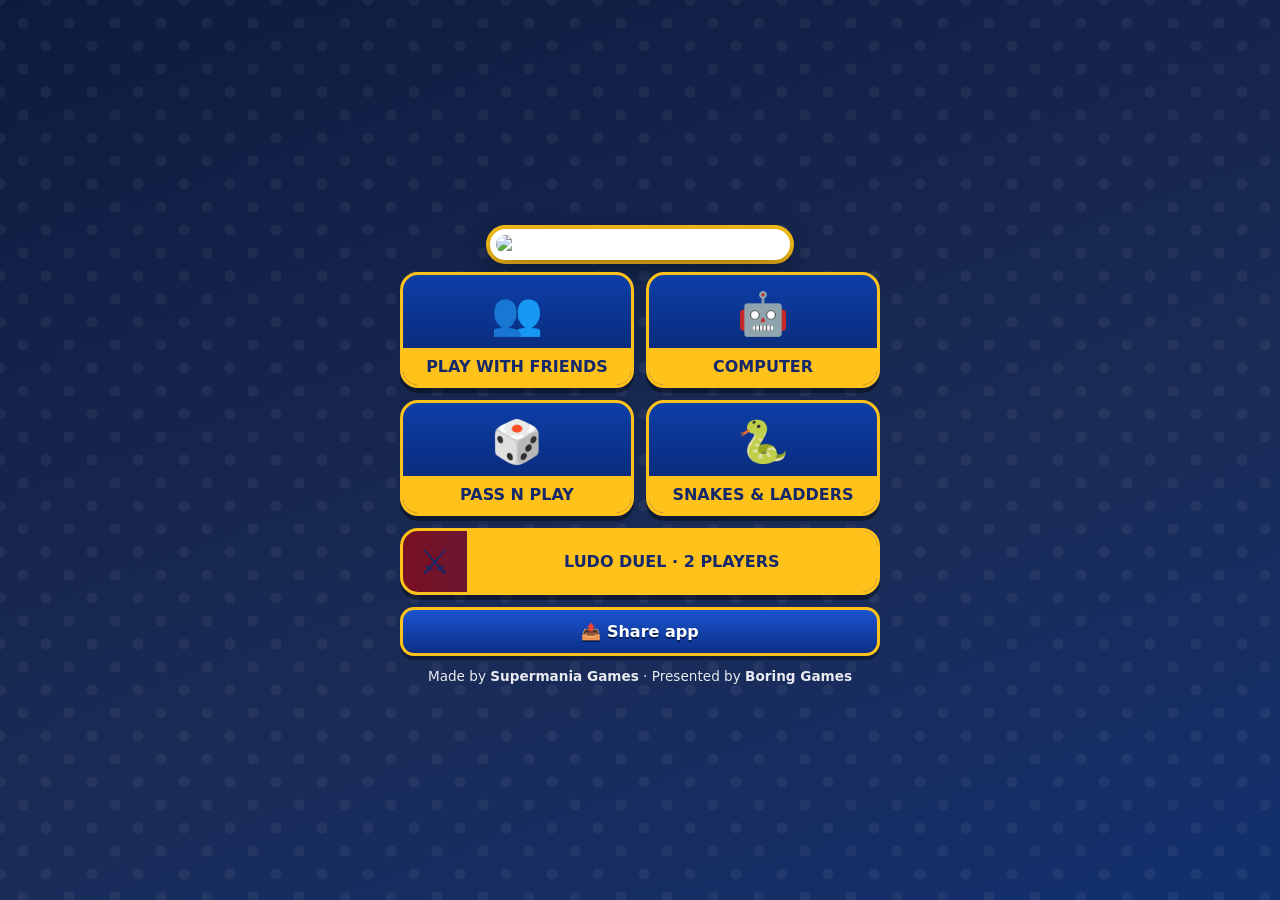
==== index.html @ b87f56b1 "Add files via upload" ====
<!doctype html>
<html lang="en"><head><meta charset="utf-8">
<meta name="viewport" content="width=device-width,initial-scale=1,viewport-fit=cover">
<title>Supermania Ludo</title>
<link rel="manifest" href="manifest.json">
<meta name="theme-color" content="#0d1b3e">
<link rel="icon" href="icon-192.png"><link rel="apple-touch-icon" href="icon-192.png">
<link rel="stylesheet" href="style.css">
</head><body>
<div id="splash"><img src="splash.png" alt="" onerror="this.parentNode.remove()"></div>
<script>setTimeout(function(){var s=document.getElementById('splash');if(s)s.remove()},3000)</script>
<main id="app">

<section class="sc" id="home">
 <div id="me"></div>
 <img id="logo" src="home-logo.png" alt="Supermania Ludo">
 <div class="grid">
  <button class="mode" data-go="friends"><span>👥</span><b>Play with friends</b></button>
  <button class="mode" data-go="bot"><span>🤖</span><b>Computer</b></button>
  <button class="mode" data-go="pass"><span>🎲</span><b>Pass N Play</b></button>
  <button class="mode" data-go="snl"><span>🐍</span><b>Snakes &amp; Ladders</b></button>
  <button class="mode wide" data-go="duel"><span>⚔️</span><b>Ludo Duel · 2 players</b></button>
 </div>
 <button class="btn" id="shareapp">📤 Share app</button>
 <button class="btn p" id="install" hidden>⬇ Install app</button>
 <p class="credit">Made by <b>Supermania Games</b> · Presented by <b>Boring Games</b></p>
</section>

<section class="sc" id="auth" hidden>
 <h2>Sign in to play online</h2>
 <input id="u" placeholder="Username" autocomplete="username" maxlength="14" autocapitalize="off">
 <input id="p" type="password" placeholder="Password (6+ characters)" autocomplete="current-password">
 <button class="btn p" id="signin">Sign in</button>
 <button class="btn" id="signup">Create account</button>
 <button class="btn" id="guest">Play as guest</button>
 <p class="hint">Guests can play online right away. Type a name above if you like.</p>
 <p class="err" id="aerr"></p>
 <button class="btn" data-back>Back</button>
</section>

<section class="sc" id="chars" hidden>
 <h2>Choose your character</h2>
 <div id="avgrid"></div>
 <button class="btn p" data-back>Done</button>
</section>

<section class="sc" id="setup" hidden>
 <h2>New game</h2>
 <div class="seg" data-k="game"><button data-v="ludo">Ludo</button><button data-v="snl">Snakes &amp; Ladders</button></div>
 <div class="seg" data-k="mode"><button data-v="bot">Computer</button><button data-v="pass">Pass N Play</button></div>
 <div class="seg" data-k="np"><button data-v="2">2 players</button><button data-v="3">3</button><button data-v="4">4</button></div>
 <button class="btn p" id="play">Play</button>
 <button class="btn" data-back>Back</button>
</section>

<section class="sc" id="friends" hidden>
 <h2>Play with friends</h2>
 <div class="seg" data-k="max"><button data-v="2">2 players</button><button data-v="3">3</button><button data-v="4">4</button></div>
 <button class="btn p" id="create">Create room</button>
 <p>or enter a room code</p>
 <input id="code" inputmode="numeric" maxlength="4" placeholder="4-digit code">
 <button class="btn" id="join">Join room</button>
 <p class="err" id="ferr"></p>
 <label class="hid"><input type="checkbox" id="hide"> Appear offline</label>
 <h3>🟢 Online now</h3>
 <ul class="onl"></ul>
 <button class="btn" data-back>Back</button>
</section>

<section class="sc" id="lobby" hidden>
 <h2>Room code</h2>
 <div id="rcode"></div>
 <ul id="plist"></ul>
 <p id="lmsg"></p>
 <button class="btn p" id="wa">Share on WhatsApp</button>
 <button class="btn" id="copy">Copy invite link</button>
 <p class="hint" id="link"></p>
 <h3>🟢 Online now</h3>
 <ul class="onl"></ul>
 <button class="btn p" id="start" hidden>Start game</button>
 <button class="btn" data-back>Leave</button>
</section>

<section class="sc" id="dsetup" hidden>
 <h2>⚔️ Ludo Duel</h2>
 <p class="hint">A fast 2-player Ludo with 3 tokens each</p>
 <div class="seg" data-k="dmode"><button data-v="bot">Computer</button><button data-v="pass">Pass N Play</button></div>
 <ul class="drules">
  <li>✂ <b>Split steps:</b> divide your roll between two tokens, so you almost never lose a turn.</li>
  <li>6️⃣ A 6 enters a token or moves 6, and gives a bonus roll. Three 6s are fine.</li>
  <li>⚔ <b>Capture</b> sends a token home and gives your token +1 step on every move after.</li>
  <li>⚡ <b>Boost tile:</b> push 1 extra step. 🛑 <b>Shield tile:</b> safe for one full turn. ★ is always safe.</li>
  <li>🏁 First to bring all 3 tokens home wins. Exact count needed to finish.</li>
 </ul>
 <button class="btn p" id="dplay">Play</button>
 <button class="btn" data-back>Back</button>
</section>

<section class="sc" id="duel" hidden>
 <div id="dbar"><button class="btn" data-back>Menu</button><b>⚔ Ludo Duel</b><button class="btn" id="dmute" aria-label="Sound on or off">🔊</button></div>
 <div class="dwrap" id="dtop"></div>
 <div id="dboard"></div>
 <div id="dpanel"><div id="dmsg"></div><div id="dact"></div></div>
 <div class="dwrap" id="dbot"></div>
</section>

<section class="sc" id="game" hidden>
 <div id="bar"><button class="btn" data-back>Menu</button><div id="status"></div><button class="btn" id="mute" aria-label="Sound on or off">🔊</button></div>
 <div class="crow" id="ctop"></div>
 <div id="board"></div>
 <div class="crow" id="cbot"></div>
 <div id="solo" hidden><button class="dice big" disabled aria-label="Roll the dice"><div class="cube"></div></button></div>
</section>

</main>

<div id="inv" hidden><span id="invt"></span><button class="btn p" id="invj">Join</button><button class="btn" id="invx" aria-label="Dismiss">✕</button></div>
<button id="chatbtn" hidden aria-label="Chat">💬</button>
<div id="result" hidden>
 <div id="confetti"></div>
 <div class="rbox">
  <div class="rtitle">Congratulations!</div>
  <div id="rlist"></div>
  <div class="rbtns"><button class="btn" id="rmenu">Menu</button><button class="btn" id="rshare" aria-label="Share">📤</button><button class="btn p" id="rreplay">Replay</button></div>
 </div>
</div>
<div id="dlg" hidden>
 <div class="rbox">
  <div class="rtitle" id="dt"></div>
  <p id="dp"></p>
  <div class="rbtns"><button class="btn" id="dno">Stay</button><button class="btn p" id="dyes">Leave</button></div>
 </div>
</div>
<div id="chat" hidden>
 <div id="chead"><b>Chat</b><button id="cclose" aria-label="Close chat">✕</button></div>
 <div id="msgs"></div>
 <div id="cin"><input id="ct" maxlength="200" placeholder="Message"><button class="btn p" id="send">Send</button></div>
</div>

<script type="module" src="main.js"></script>
</body></html>
---- style.css ----
:root{--gold:#ffc21a;--navy:#0b2f86;--ink:#14286b}
*{box-sizing:border-box;margin:0;-webkit-tap-highlight-color:transparent}
[hidden]{display:none!important}
body{font-family:"Trebuchet MS","Segoe UI",system-ui,sans-serif;color:#fff;min-height:100dvh;display:flex;justify-content:center;
 background:linear-gradient(135deg,#ffffff10 25%,transparent 25% 50%,#ffffff10 50% 75%,transparent 75%) 0 0/72px 72px,linear-gradient(#2a6cf0,#1444b0);
 padding:calc(env(safe-area-inset-top) + 8px) 12px calc(env(safe-area-inset-bottom) + 8px)}
#app{width:100%;max-width:480px}
.sc{display:flex;flex-direction:column;align-items:center;gap:12px;width:100%}
h2{font-size:1.5rem;text-shadow:0 2px 0 #0008}
#me{align-self:flex-end;font-weight:800;display:flex;gap:8px;align-items:center}
#me button{padding:6px 10px;font-size:.85rem}
#logo{width:min(70vw,300px);background:#fff;border-radius:24px;padding:6px}
.grid{display:grid;grid-template-columns:1fr 1fr;gap:12px;width:100%}
.mode{border:3px solid var(--gold);border-radius:18px;overflow:hidden;padding:0;cursor:pointer;background:linear-gradient(#0d3ea8,#082468);color:var(--ink);font:inherit;box-shadow:0 5px 0 #0006}
.mode span{display:block;font-size:2.6rem;padding:14px 0 10px}
.mode b{display:block;background:var(--gold);padding:9px 4px;font-size:1rem;text-transform:uppercase}
.mode:active,.btn:active{transform:translateY(2px)}
.btn{font:inherit;font-weight:900;color:#fff;border:3px solid var(--gold);border-radius:14px;padding:12px 18px;background:linear-gradient(#1a54d0,#0b2f86);text-shadow:0 2px 0 #0007;cursor:pointer;width:100%;box-shadow:0 4px 0 #0005}
.btn.p{background:linear-gradient(#ffd54a,#f5a800);color:var(--ink);text-shadow:none}
button:focus-visible,input:focus-visible{outline:3px solid #fff;outline-offset:2px}
input{font:inherit;font-weight:700;width:100%;padding:12px;border-radius:12px;border:3px solid var(--gold);color:var(--ink);text-align:center}
.seg{display:flex;gap:6px;width:100%}
.seg button{flex:1;font:inherit;font-weight:800;padding:10px 4px;border-radius:12px;border:3px solid #ffffff55;background:#0b2f86;color:#fff;cursor:pointer}
.seg button.on{border-color:var(--gold);background:var(--gold);color:var(--ink)}
.err{color:#ffd0d0;font-weight:800;min-height:1.2em;text-align:center}
.credit{font-size:.85rem;text-align:center;opacity:.9}
#rcode{font-size:4rem;font-weight:900;letter-spacing:.2em;background:#fff;color:var(--ink);border-radius:16px;padding:6px 6px 6px 22px;border:4px solid var(--gold)}
#plist{list-style:none;width:100%;display:grid;gap:6px}
#plist li{background:#0b2f86cc;border-radius:10px;padding:10px 14px;font-weight:800;border-left:8px solid var(--c)}
#bar{display:flex;width:100%;align-items:center;gap:10px}
#bar .btn{width:auto;padding:8px 14px}
#status{font-weight:800;display:flex;align-items:center;gap:8px;text-shadow:0 2px 0 #0007}
#status i{flex:none;width:18px;height:18px;border-radius:50%;border:2px solid #fff}
#board{position:relative;width:min(100%,calc(100dvh - 220px),480px);aspect-ratio:1;border:4px solid var(--gold);border-radius:8px;background:#fff;overflow:visible}
.lb{display:grid;grid-template:repeat(15,1fr)/repeat(15,1fr)}
.lb i{border:.5px solid #14286b44;font-style:normal;font-size:min(3.4vw,14px);display:grid;place-items:center;color:#14286b99}
.yard{position:absolute;width:26.67%;aspect-ratio:1;border:2px solid #0002}
.yard b{position:absolute;top:calc(100% + 3px);left:50%;transform:translateX(-50%);font-size:min(2.8vw,12px);white-space:nowrap;color:#fff;text-shadow:0 1px 2px #000}
.ctr{position:absolute;left:40%;top:40%;width:20%;height:20%;background:conic-gradient(from -45deg,var(--c1) 0 25%,var(--c2) 0 50%,var(--c3) 0 75%,var(--c0) 0)}
.sb{display:grid;grid-template:repeat(10,1fr)/repeat(10,1fr)}
.sb svg{position:absolute;inset:0;width:100%;height:100%;pointer-events:none}
.tok.go{animation:pulse .6s infinite alternate;z-index:5;cursor:pointer}
@keyframes pulse{to{transform:translate(-50%,-50%) scale(1.35)}}
@media (prefers-reduced-motion:reduce){.tok.go{animation:none;outline:3px solid #fff}}
#chatbtn{position:fixed;right:14px;bottom:calc(env(safe-area-inset-bottom) + 14px);width:54px;height:54px;border-radius:50%;border:3px solid var(--gold);background:#0b2f86;font-size:1.6rem;z-index:20;cursor:pointer}
#chat{position:fixed;left:0;right:0;bottom:0;height:55dvh;max-width:480px;margin:auto;background:#0a2670f2;border:3px solid var(--gold);border-bottom:0;border-radius:18px 18px 0 0;z-index:30;display:flex;flex-direction:column;padding:10px;gap:8px}
#msgs{flex:1;overflow:auto;display:flex;flex-direction:column;gap:6px}
.m{background:#ffffff22;border-radius:12px;padding:6px 10px;max-width:85%;overflow-wrap:anywhere}
.m b{display:block;font-size:.75rem;color:var(--gold)}
.m.me{align-self:flex-end;background:#ffc21a33}
#cin{display:flex;gap:8px}#cin input{text-align:left}#cin .btn{width:auto}

@media (prefers-reduced-motion:reduce){.cube{transition:none}}
.sb i{font-style:normal;font-weight:900;font-size:min(3.6vw,15px);color:#fff;text-shadow:0 1px 2px #000a;align-self:start;justify-self:start;padding:3px 4px;border:1px solid #fff9}

/* pin tokens */
.tok{position:absolute;width:7.4%;aspect-ratio:40/58;padding:0;border:0;background:none;transform:translate(-50%,-92%);transition:left .25s,top .25s;z-index:2}
.tok svg{width:100%;height:100%;display:block;pointer-events:none;filter:drop-shadow(0 2px 2px #0008)}
.sb .tok{width:7%}
@keyframes pulse{to{transform:translate(-50%,-92%) scale(1.25)}}
/* board polish */
#board{border-radius:16px;border:5px solid var(--gold);box-shadow:0 0 0 3px #082468,0 10px 0 #0006,0 18px 30px #0006}
.lb{gap:0;overflow:hidden}
.lb i{border:1px solid #14286b40}
.lb i.star{color:#f5a800;font-size:min(5.4vw,24px);line-height:1;text-shadow:0 0 1px #6b4500,0 0 1px #6b4500,0 1px 2px #0005}
.lb i.star.w{color:#fff;text-shadow:0 0 1px #000,0 0 2px #000a}
.yard{border-radius:12px;box-shadow:inset 0 4px 8px #0005,0 0 0 3px #0003}
.ctr{box-shadow:0 0 0 2px #fff,inset 0 0 10px #0006}
.lb i{font-size:min(4vw,17px)}

.hint{font-size:.85rem;text-align:center;opacity:.9;overflow-wrap:anywhere}

/* Ludo King style layout */
body{background:radial-gradient(circle,#ffffff0d 5px,transparent 6px) 0 0/46px 46px,radial-gradient(circle,#ffffff0d 5px,transparent 6px) 23px 23px/46px 46px,linear-gradient(160deg,#0d1b3e,#1a2b56 60%,#12306e)}
#board{width:min(100%,calc(100dvh - 350px),480px)}
.crow{display:flex;justify-content:space-between;gap:8px;width:100%}
.pc{flex:1;min-width:0;display:flex;align-items:center;gap:6px;padding:6px;border-radius:12px;background:linear-gradient(#123a92,#0a2468);border:3px solid var(--c);box-shadow:0 3px 0 #0006;position:relative}
.pc.r{flex-direction:row-reverse}
.pc.off{opacity:.25;filter:grayscale(1)}
.pc.act{border-color:#3dff6e;animation:glow 1s infinite alternate}
@keyframes glow{from{box-shadow:0 0 0 2px #3dff6e88,0 0 10px 2px #3dff6e99}to{box-shadow:0 0 0 3px #3dff6e,0 0 22px 7px #3dff6e}}
.av{flex:none;width:42px;height:42px;border-radius:8px;background:#fff;border:2px solid var(--c);display:grid;place-items:center;font-size:1.6rem}
.pn{min-width:0;flex:1;display:flex;flex-direction:column;font-size:.72rem;line-height:1.25}
.pc.r .pn{text-align:right}
.pn b{overflow:hidden;text-overflow:ellipsis;white-space:nowrap}
.pn small{opacity:.85}
.dbox{flex:none;position:relative;width:50px;height:50px;border-radius:8px;background:linear-gradient(#ffe9e9,#f2b8b8);border:2px solid var(--gold);display:grid;place-items:center}
.pc.act:not(.r) .dbox::before,.pc.act.r .dbox::before{position:absolute;top:50%;color:#3dff6e;font-size:1.1rem;text-shadow:0 0 4px #000;animation:nudge .5s infinite alternate;z-index:3}
.pc.act:not(.r) .dbox::before{content:'▶';left:-15px}
.pc.act.r .dbox::before{content:'◀';right:-15px}
@keyframes nudge{from{transform:translate(0,-50%)}to{transform:translate(4px,-50%)}}
.dice{--d:32px;width:var(--d);height:var(--d);padding:0;border:0;background:none;perspective:200px;cursor:pointer}
.dice:disabled{cursor:default}
.pc.act .dice:not(:disabled){filter:drop-shadow(0 0 6px #ffd54a)}
.cube{width:100%;height:100%;position:relative;transform-style:preserve-3d;transition:transform .8s cubic-bezier(.2,.7,.2,1)}
.face{position:absolute;inset:0;border-radius:18%;background:linear-gradient(145deg,#fff,#d5d5d5);border:1px solid #aaa;display:grid;grid:repeat(3,1fr)/repeat(3,1fr);padding:14%;backface-visibility:hidden}
.f1{transform:translateZ(calc(var(--d)/2))}.f6{transform:rotateY(180deg) translateZ(calc(var(--d)/2))}.f2{transform:rotateY(90deg) translateZ(calc(var(--d)/2))}
.f5{transform:rotateY(-90deg) translateZ(calc(var(--d)/2))}.f3{transform:rotateX(90deg) translateZ(calc(var(--d)/2))}.f4{transform:rotateX(-90deg) translateZ(calc(var(--d)/2))}
.pip{border-radius:50%;background:radial-gradient(circle at 35% 30%,#555,#000);margin:8%}
.pip.r{background:radial-gradient(circle at 35% 30%,#ff6b6b,#c00)}
.tok{transform:translate(-50%,-92%) scale(var(--s,1))}
@keyframes pulse{to{transform:translate(-50%,-92%) scale(calc(var(--s,1)*1.25))}}
.tok.go svg{filter:drop-shadow(0 0 4px #fff) drop-shadow(0 0 6px #fff)}
@media (prefers-reduced-motion:reduce){.cube{transition:none}.pc.act{animation:none}.pc.act .dbox::before{animation:none}}
.avbtn{margin-right:auto;font-size:1.6rem;width:46px;height:46px;border-radius:10px;border:3px solid var(--gold);background:#fff;cursor:pointer}
#avgrid{display:grid;grid-template-columns:repeat(4,1fr);gap:10px;width:100%}
#avgrid button{font-size:2.3rem;aspect-ratio:1;border-radius:14px;border:3px solid #ffffff55;background:#0b2f86;cursor:pointer}
#avgrid button.on{border-color:var(--gold);background:var(--gold)}
#chead{display:flex;justify-content:space-between;align-items:center;font-size:1.2rem}
#cclose{width:42px;height:42px;border-radius:50%;border:3px solid var(--gold);background:#0b2f86;color:#fff;font-size:1.1rem;cursor:pointer}

/* centred board, aligned cards, single dice for computer games */
#app{display:flex;flex-direction:column;justify-content:center;min-height:calc(100dvh - 16px)}
#game{position:relative;min-height:calc(100dvh - 24px);justify-content:center;--bw:min(100%,calc(100dvh - 350px),480px)}
#game.solo{--bw:min(100%,calc(100dvh - 440px),480px)}
#board,.crow{width:var(--bw)}
#bar{position:absolute;top:0;left:0;right:0;width:auto}
#mute{width:auto;margin-left:auto;padding:8px 12px}
#solo{display:flex;justify-content:center}
.dice.big{--d:64px;perspective:420px}
.dice.big:not(:disabled){filter:drop-shadow(0 0 10px #ffd54a)}
#game.solo .dbox{display:none}

/* results, dialogs, crowns, polish */
#result,#dlg{position:fixed;inset:0;z-index:60;display:grid;place-items:center;background:#000b;padding:16px}
.rbox{width:min(92vw,420px);background:linear-gradient(#123a92,#071a55);border:4px solid var(--gold);border-radius:20px;padding:18px;box-shadow:0 0 30px #ffc21a88;text-align:center;position:relative;z-index:2}
.rtitle{font-size:1.8rem;font-weight:900;color:#ffd54a;text-shadow:0 3px 0 #7a4b00,0 0 12px #ffc21a88;margin-bottom:10px}
#dp{margin-bottom:6px}
.rrow{display:flex;align-items:center;gap:10px;padding:8px 10px;margin:8px 0;border-radius:12px;background:#ffffff18;font-weight:800}
.rrow.r0{background:linear-gradient(#ffd54a,#f0a800);color:#14286b}
.rrow .nm{flex:1;text-align:left;min-width:0;overflow:hidden;text-overflow:ellipsis;white-space:nowrap}
.rav{font-size:1.6rem;width:40px;height:40px;background:#fff;border-radius:8px;display:grid;place-items:center}
.ric{position:relative;font-size:2rem;width:44px;text-align:center;line-height:1}
.ric b{position:absolute;left:0;right:0;top:50%;transform:translateY(-30%);font-size:.85rem;color:#3a2200}
.rbtns{display:flex;gap:10px;margin-top:14px}
.rbtns .btn{flex:1;width:auto}
#confetti{position:absolute;inset:0;overflow:hidden;pointer-events:none}
#confetti span{position:absolute;top:-10vh;font-size:1.4rem;animation:fall linear infinite}
@keyframes fall{to{transform:translateY(115vh) rotate(360deg)}}
.crown{position:absolute;inset:0;display:none;place-items:center;font-size:min(14vw,58px);z-index:1;filter:drop-shadow(0 3px 3px #0006)}
.crown.on{display:grid}
.crown b{position:absolute;font-size:.4em;color:#2a1800;top:50%;transform:translateY(-25%)}
.tok.hop{animation:hop .3s ease-out}
@keyframes hop{50%{transform:translate(-50%,-125%) scale(var(--s,1))}}
#logo{animation:bob 3s ease-in-out infinite alternate;box-shadow:0 8px 24px #0006,0 0 0 4px var(--gold)}
@keyframes bob{to{transform:translateY(-6px)}}
.mode:hover{filter:brightness(1.1)}
@media (prefers-reduced-motion:reduce){#logo,.tok.hop{animation:none}#confetti span{animation:none}}

/* smooth glide, timer badge, username, splash */
.tok{transition:left .17s linear,top .17s linear}
.tok.hop{animation:hop .17s ease-out}
@keyframes hop{50%{transform:translate(-50%,-102%) scale(var(--s,1))}}
.pc[data-t]::after{content:attr(data-t);position:absolute;top:-12px;left:50%;transform:translateX(-50%);min-width:28px;height:26px;padding:0 6px;border-radius:13px;background:#ffd54a;color:#14286b;font-weight:900;display:grid;place-items:center;font-size:.85rem;border:2px solid #fff;z-index:4}
.pc[data-t="3"]::after,.pc[data-t="2"]::after,.pc[data-t="1"]::after,.pc[data-t="0"]::after{background:#ff4a4a;color:#fff}
.pc.gone{opacity:.4;filter:grayscale(.8)}
#me{align-self:stretch}
.avbtn{margin-right:0}
.uname{margin-right:auto;font-weight:900;font-size:1.05rem;text-shadow:0 2px 0 #0007;min-width:0;overflow:hidden;text-overflow:ellipsis;white-space:nowrap}
#splash{position:fixed;inset:0;z-index:100;background:#0d1b3e;transition:opacity .5s}
#splash img{width:100%;height:100%;object-fit:cover;display:block}
#splash.hide{opacity:0;pointer-events:none}

/* online + invites */
.onl{list-style:none;margin:0;padding:0;width:100%;display:grid;gap:6px}
.onl li{display:flex;align-items:center;gap:8px;padding:6px 10px;border-radius:12px;background:#ffffff18}
.onl li span{flex:1;font-weight:700;overflow:hidden;text-overflow:ellipsis;white-space:nowrap}
.onl li .btn{padding:6px 12px;min-height:0}
.onl li.none{justify-content:center;opacity:.7}
.dot{width:9px;height:9px;border-radius:50%;background:#3ddc6b;box-shadow:0 0 6px #3ddc6b}
.hid{display:flex;gap:8px;align-items:center;font-size:.9rem}
#inv{position:fixed;left:50%;top:max(10px,env(safe-area-inset-top));transform:translateX(-50%);width:min(94vw,420px);z-index:60;display:flex;align-items:center;gap:8px;padding:10px 12px;border-radius:16px;background:#14286b;border:2px solid #ffd54a;color:#fff;box-shadow:0 8px 24px #0009}
#inv[hidden]{display:none}
#inv span{flex:1;font-weight:700}
#inv .btn{padding:6px 12px;min-height:0}

/* Ludo Duel */
.mode.wide{grid-column:1/-1;display:flex;align-items:center;background:linear-gradient(90deg,#7a1020,#0d3ea8)}
.mode.wide span{padding:10px 16px;font-size:2.2rem}
.mode.wide b{flex:1;align-self:stretch;display:grid;place-items:center}
.drules{list-style:none;width:100%;display:grid;gap:6px;padding:0;font-size:.9rem}
.drules li{background:#0b2f86cc;border-radius:10px;padding:8px 12px;line-height:1.3}
#duel{--dw:min(100%,max(300px,calc((100dvh - 330px)*7/8)),420px);justify-content:center;min-height:calc(100dvh - 24px);gap:8px}
#dbar{display:flex;align-items:center;justify-content:space-between;gap:10px;width:100%}
#dbar .btn{width:auto;padding:8px 14px}
#dboard,.dwrap{width:var(--dw)}
#dboard{position:relative;aspect-ratio:7/8;display:grid;grid-template:repeat(8,1fr)/repeat(7,1fr);gap:0;padding:0;border:5px solid var(--gold);border-radius:16px;background:radial-gradient(circle at 50% 50%,#1b3f9a,#0a1c4d);box-shadow:0 0 0 3px #082468,0 10px 0 #0006,0 18px 30px #0006}
.dt{display:grid;place-items:center;margin:1.5px;border-radius:7px;font-style:normal;font-size:min(4.6vw,19px);line-height:1}
.dt.ring{background:#e4eaff;box-shadow:inset 0 -3px 0 #0003}
.dt.safe{color:#f5a800;text-shadow:0 0 1px #6b4500}
.dt.start{color:#fff;text-shadow:0 0 2px #000a}
.dt.boost{background:linear-gradient(#ffe97d,#ffb300);box-shadow:inset 0 -3px 0 #0003,0 0 8px #ffc21a99}
.dt.shield{background:linear-gradient(#ff9a9a,#d62828);box-shadow:inset 0 -3px 0 #0003}
.dt.mouth{outline:2px dashed #fff;outline-offset:-3px}
.dt.lane{opacity:.85;box-shadow:inset 0 -3px 0 #0004}
.dt.fin{box-shadow:0 0 10px #fff9,inset 0 -3px 0 #0004}
.dyard{margin:2px;border:3px solid;border-radius:14px;box-shadow:inset 0 3px 8px #0006}
.dmid{grid-area:4 / 2 / span 1 / span 2;display:none}
.dtok{position:absolute;width:10.5%;aspect-ratio:40/58;padding:0;border:0;background:none;transform:translate(-50%,-90%) scale(var(--s,1));transition:left .17s linear,top .17s linear}
.dtok svg{width:100%;height:100%;display:block;pointer-events:none;filter:drop-shadow(0 2px 2px #0008)}
.dtok i{position:absolute;left:0;right:0;top:20%;text-align:center;font:900 min(2.8vw,11px)/1 sans-serif;font-style:normal;color:#fff;text-shadow:0 1px 1px #000;pointer-events:none}
.dtok.go{animation:dpulse .6s infinite alternate;cursor:pointer;z-index:20!important}
.dtok.go svg{filter:drop-shadow(0 0 4px #fff) drop-shadow(0 0 6px #fff)}
.dtok.pk svg{filter:drop-shadow(0 0 5px #3dff6e) drop-shadow(0 0 8px #3dff6e)}
.dtok.sh svg{filter:drop-shadow(0 0 5px #55d6ff) drop-shadow(0 0 9px #55d6ff)}
.dtok.sh::after{content:'🛡';position:absolute;left:-30%;top:-4%;font-size:min(3.4vw,14px)}
.dtok.bn::before{content:'⚡';position:absolute;right:-32%;top:-4%;font-size:min(3.4vw,14px);z-index:1}
.dtok.hop{animation:dhop .17s ease-out}
@keyframes dpulse{to{transform:translate(-50%,-90%) scale(calc(var(--s,1)*1.25))}}
@keyframes dhop{50%{transform:translate(-50%,-100%) scale(var(--s,1))}}
#dpanel{width:var(--dw);min-height:76px;display:flex;flex-direction:column;align-items:center;justify-content:center;gap:6px;text-align:center}
#dmsg{font-weight:800;text-shadow:0 2px 0 #0007;font-size:.95rem}
#dact{display:flex;flex-wrap:wrap;gap:8px;justify-content:center;width:100%}
#dact .btn{width:auto;padding:8px 14px;font-size:.9rem}
.dcard .dbox{width:68px;height:68px}
.dcard .dice{--d:44px;perspective:300px}
.dcard .av{width:48px;height:48px}
.dcard .pn{font-size:.85rem}
@media (prefers-reduced-motion:reduce){.dtok.go{animation:none;outline:3px solid #fff}.dtok.hop{animation:none}}

/* Ludo Duel: polished board */
#dboard{background:
 radial-gradient(circle at 50% 50%,#2a56c4 0,#14327f 55%,#091a48 100%),
 repeating-linear-gradient(45deg,#ffffff0d 0 2px,#0000 2px 14px);
 background-blend-mode:screen;
 border:5px solid transparent;border-radius:18px;
 background-clip:padding-box;
 box-shadow:0 0 0 4px #ffd54a,0 0 0 8px #0a2468,0 14px 0 #0006,0 24px 36px #000a,inset 0 0 40px #0008}
#dboard::before{content:'';position:absolute;inset:0;border-radius:13px;background:
 repeating-linear-gradient(45deg,#ffffff10 0 1px,#0000 1px 12px),repeating-linear-gradient(-45deg,#ffffff0a 0 1px,#0000 1px 12px);pointer-events:none}
.dt{margin:2px;border-radius:9px;position:relative}
.dt.ring{background:linear-gradient(#fff,#cfd8f5);box-shadow:inset 0 2px 0 #fff,inset 0 -4px 0 #9aa8d8,0 2px 3px #0007}
.dt.safe{background:linear-gradient(#fffbe6,#ffe58a);color:#e69500;text-shadow:0 1px 0 #fff,0 0 6px #ffb30088;box-shadow:inset 0 2px 0 #fff,inset 0 -4px 0 #d9a520,0 2px 3px #0007}
.dt.start{box-shadow:inset 0 2px 0 #fff8,inset 0 -4px 0 #0005,0 0 0 2px #fff,0 0 12px currentColor,0 2px 3px #0007;color:#fff}
.dt.boost{background:linear-gradient(#fff2a6,#ffb300);box-shadow:inset 0 2px 0 #fff9,inset 0 -4px 0 #c27c00,0 0 10px #ffc21aaa,0 2px 3px #0007}
.dt.shield{background:linear-gradient(#ff9a9a,#c81e1e);box-shadow:inset 0 2px 0 #fff6,inset 0 -4px 0 #7d0d0d,0 2px 3px #0007}
.dt.lane{opacity:1;color:#fff;font-size:min(3.4vw,14px);text-shadow:0 1px 2px #0009;box-shadow:inset 0 2px 0 #fff6,inset 0 -4px 0 #0005,0 2px 3px #0007}
.dt.fin{border-radius:50%;font-size:min(6vw,24px);box-shadow:0 0 0 3px #fff,0 0 18px #fff,inset 0 -4px 0 #0005;animation:dglow 1.8s ease-in-out infinite alternate}
@keyframes dglow{to{box-shadow:0 0 0 3px #ffd54a,0 0 26px #ffd54a,inset 0 -4px 0 #0005}}
.dt.mouth{outline:2px dashed #ffffffcc;outline-offset:-4px}
.dyard{border-width:4px;border-radius:16px;box-shadow:inset 0 4px 12px #000a,0 0 14px #0008,0 0 0 2px #fff4}
.ddeco{display:grid;place-items:center;pointer-events:none;z-index:0}
.ddeco.big b{font-size:min(12vw,46px);opacity:.28;filter:drop-shadow(0 2px 4px #000a)}
.ddeco small{font:900 min(2.6vw,10px)/1 sans-serif;letter-spacing:.18em;color:#ffd54a;opacity:.85;text-shadow:0 1px 3px #000}
.dtok svg{filter:drop-shadow(0 3px 3px #000a)}
.dtok.go svg{filter:drop-shadow(0 0 3px #fff) drop-shadow(0 0 7px #fff)}
.dtok.pk svg{filter:drop-shadow(0 0 4px #3dff6e) drop-shadow(0 0 9px #3dff6e)}
.dtok.sh svg{filter:drop-shadow(0 0 4px #55d6ff) drop-shadow(0 0 10px #55d6ff)}
.dcard{border:2px solid #ffffff30;box-shadow:0 6px 16px #0007}
.dcard.act{box-shadow:0 0 0 3px #ffd54a,0 0 22px #ffd54acc,0 6px 16px #0007}
@media (prefers-reduced-motion:reduce){.dt.fin{animation:none}}
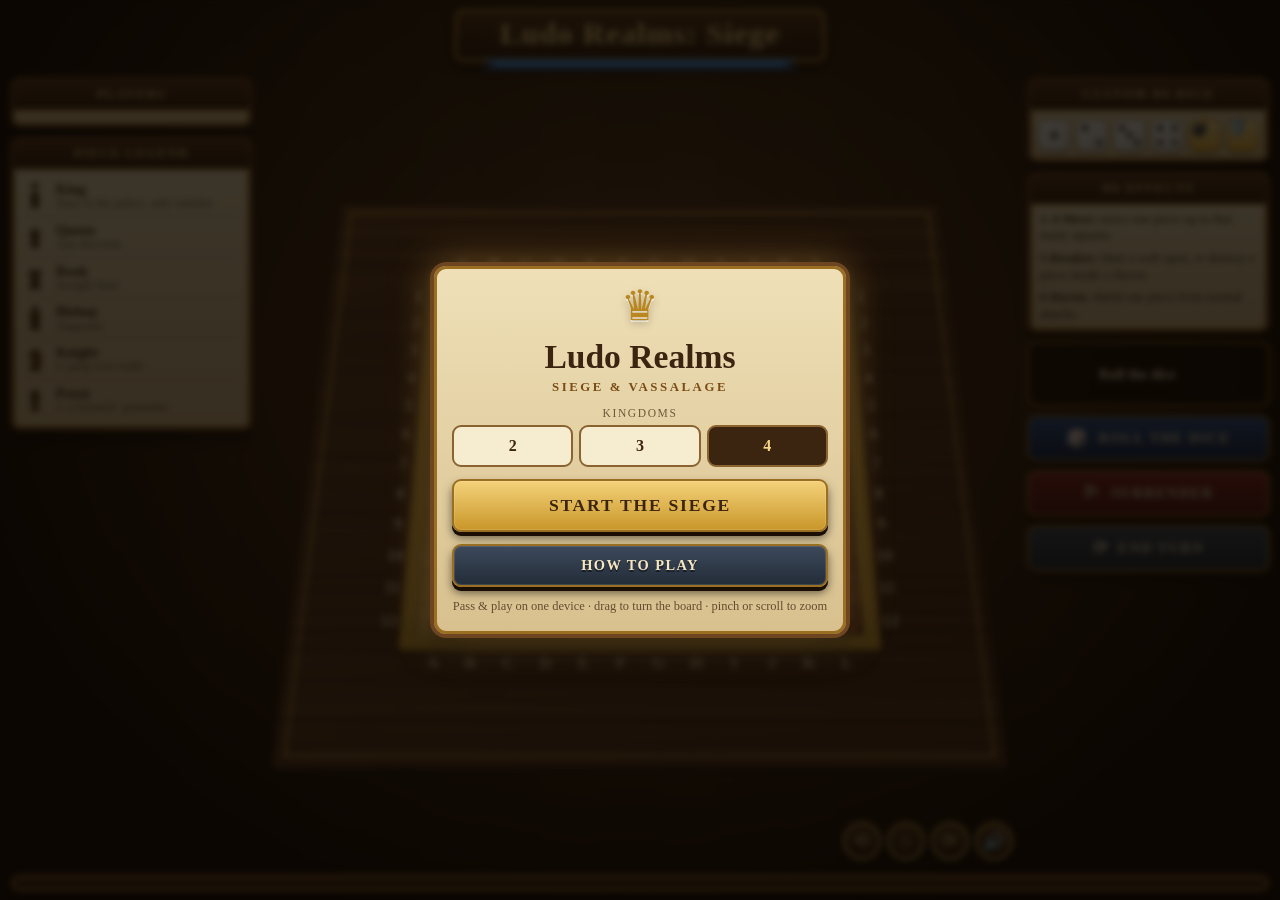
==== commit bab6bf1f: "Add files via upload" ====
--- a/index.html
+++ b/index.html
@@ -1,141 +1,81 @@
 <!doctype html>
-<html lang="en"><head><meta charset="utf-8">
+<html lang="en">
+<head>
+<meta charset="utf-8">
 <meta name="viewport" content="width=device-width,initial-scale=1,viewport-fit=cover">
-<title>Supermania Ludo</title>
+<title>Ludo Realms: Siege</title>
+<meta name="description" content="A 4-kingdom chess-style siege game with 3D pieces. Pass and play.">
+<meta name="theme-color" content="#2b1a0c">
 <link rel="manifest" href="manifest.json">
-<meta name="theme-color" content="#0d1b3e">
-<link rel="icon" href="icon-192.png"><link rel="apple-touch-icon" href="icon-192.png">
-<link rel="stylesheet" href="style.css">
-</head><body>
-<div id="splash"><img src="splash.png" alt="" onerror="this.parentNode.remove()"></div>
-<script>setTimeout(function(){var s=document.getElementById('splash');if(s)s.remove()},3000)</script>
-<main id="app">
+<link rel="icon" type="image/svg+xml" href="icons/icon.svg">
+<link rel="apple-touch-icon" href="icons/icon-192.png">
+<link rel="stylesheet" href="css/style.css">
+</head>
+<body>
+<div id="app">
+  <header id="top">
+    <div class="banner"><h1>Ludo Realms: Siege</h1></div>
+    <div id="ribbon"><span id="ribIcon"></span><b id="ribText"></b></div>
+  </header>
 
-<section class="sc" id="home">
- <div id="me"></div>
- <img id="logo" src="home-logo.png" alt="Supermania Ludo">
- <div class="grid">
-  <button class="mode" data-go="friends"><span>👥</span><b>Play with friends</b></button>
-  <button class="mode" data-go="bot"><span>🤖</span><b>Computer</b></button>
-  <button class="mode" data-go="pass"><span>🎲</span><b>Pass N Play</b></button>
-  <button class="mode" data-go="snl"><span>🐍</span><b>Snakes &amp; Ladders</b></button>
-  <button class="mode wide" data-go="duel"><span>⚔️</span><b>Ludo Duel · 2 players</b></button>
- </div>
- <button class="btn" id="shareapp">📤 Share app</button>
- <button class="btn p" id="install" hidden>⬇ Install app</button>
- <p class="credit">Made by <b>Supermania Games</b> · Presented by <b>Boring Games</b></p>
-</section>
+  <aside id="left">
+    <section class="panel"><h2>Players</h2><ul id="plist"></ul></section>
+    <section class="panel"><h2>Piece Legend</h2><ul id="legend"></ul></section>
+  </aside>
 
-<section class="sc" id="auth" hidden>
- <h2>Sign in to play online</h2>
- <input id="u" placeholder="Username" autocomplete="username" maxlength="14" autocapitalize="off">
- <input id="p" type="password" placeholder="Password (6+ characters)" autocomplete="current-password">
- <button class="btn p" id="signin">Sign in</button>
- <button class="btn" id="signup">Create account</button>
- <button class="btn" id="guest">Play as guest</button>
- <p class="hint">Guests can play online right away. Type a name above if you like.</p>
- <p class="err" id="aerr"></p>
- <button class="btn" data-back>Back</button>
-</section>
+  <main id="stage">
+    <canvas id="cv" aria-label="Game board"></canvas>
+    <div id="toast" role="status" aria-live="polite"></div>
+    <div id="viewbtns">
+      <button id="vl" title="Rotate left" aria-label="Rotate view left">⟲</button>
+      <button id="vh" title="Reset view" aria-label="Reset view">⌂</button>
+      <button id="vr" title="Rotate right" aria-label="Rotate view right">⟳</button>
+      <button id="snd" title="Sound" aria-label="Sound on or off">🔊</button>
+    </div>
+  </main>
 
-<section class="sc" id="chars" hidden>
- <h2>Choose your character</h2>
- <div id="avgrid"></div>
- <button class="btn p" data-back>Done</button>
-</section>
+  <aside id="right">
+    <section class="panel faces"><h2>Custom D6 Dice</h2><div id="faces"></div></section>
+    <section class="panel effects"><h2>D6 Effects</h2>
+      <p><b>1–4 Move:</b> move one piece up to that many squares.</p>
+      <p><b>5 Breaker:</b> blast a wall open, or destroy a piece inside a Haven.</p>
+      <p><b>6 Haven:</b> shield one piece from normal attacks.</p>
+    </section>
+    <div class="dock">
+      <div id="result"><div id="die"></div><div id="hint">Roll the dice</div></div>
+      <div class="btns">
+        <button class="act blue" id="roll"><span class="ico">🎲</span> Roll the dice</button>
+        <button class="act red" id="surr"><span class="ico">🏳</span> Surrender</button>
+        <button class="act slate" id="skip"><span class="ico">⟳</span> End turn</button>
+      </div>
+    </div>
+  </aside>
 
-<section class="sc" id="setup" hidden>
- <h2>New game</h2>
- <div class="seg" data-k="game"><button data-v="ludo">Ludo</button><button data-v="snl">Snakes &amp; Ladders</button></div>
- <div class="seg" data-k="mode"><button data-v="bot">Computer</button><button data-v="pass">Pass N Play</button></div>
- <div class="seg" data-k="np"><button data-v="2">2 players</button><button data-v="3">3</button><button data-v="4">4</button></div>
- <button class="btn p" id="play">Play</button>
- <button class="btn" data-back>Back</button>
-</section>
-
-<section class="sc" id="friends" hidden>
- <h2>Play with friends</h2>
- <div class="seg" data-k="max"><button data-v="2">2 players</button><button data-v="3">3</button><button data-v="4">4</button></div>
- <button class="btn p" id="create">Create room</button>
- <p>or enter a room code</p>
- <input id="code" inputmode="numeric" maxlength="4" placeholder="4-digit code">
- <button class="btn" id="join">Join room</button>
- <p class="err" id="ferr"></p>
- <label class="hid"><input type="checkbox" id="hide"> Appear offline</label>
- <h3>🟢 Online now</h3>
- <ul class="onl"></ul>
- <button class="btn" data-back>Back</button>
-</section>
-
-<section class="sc" id="lobby" hidden>
- <h2>Room code</h2>
- <div id="rcode"></div>
- <ul id="plist"></ul>
- <p id="lmsg"></p>
- <button class="btn p" id="wa">Share on WhatsApp</button>
- <button class="btn" id="copy">Copy invite link</button>
- <p class="hint" id="link"></p>
- <h3>🟢 Online now</h3>
- <ul class="onl"></ul>
- <button class="btn p" id="start" hidden>Start game</button>
- <button class="btn" data-back>Leave</button>
-</section>
-
-<section class="sc" id="dsetup" hidden>
- <h2>⚔️ Ludo Duel</h2>
- <p class="hint">A fast 2-player Ludo with 3 tokens each</p>
- <div class="seg" data-k="dmode"><button data-v="bot">Computer</button><button data-v="pass">Pass N Play</button></div>
- <ul class="drules">
-  <li>✂ <b>Split steps:</b> divide your roll between two tokens, so you almost never lose a turn.</li>
-  <li>6️⃣ A 6 enters a token or moves 6, and gives a bonus roll. Three 6s are fine.</li>
-  <li>⚔ <b>Capture</b> sends a token home and gives your token +1 step on every move after.</li>
-  <li>⚡ <b>Boost tile:</b> push 1 extra step. 🛑 <b>Shield tile:</b> safe for one full turn. ★ is always safe.</li>
-  <li>🏁 First to bring all 3 tokens home wins. Exact count needed to finish.</li>
- </ul>
- <button class="btn p" id="dplay">Play</button>
- <button class="btn" data-back>Back</button>
-</section>
-
-<section class="sc" id="duel" hidden>
- <div id="dbar"><button class="btn" data-back>Menu</button><b>⚔ Ludo Duel</b><button class="btn" id="dmute" aria-label="Sound on or off">🔊</button></div>
- <div class="dwrap" id="dtop"></div>
- <div id="dboard"></div>
- <div id="dpanel"><div id="dmsg"></div><div id="dact"></div></div>
- <div class="dwrap" id="dbot"></div>
-</section>
-
-<section class="sc" id="game" hidden>
- <div id="bar"><button class="btn" data-back>Menu</button><div id="status"></div><button class="btn" id="mute" aria-label="Sound on or off">🔊</button></div>
- <div class="crow" id="ctop"></div>
- <div id="board"></div>
- <div class="crow" id="cbot"></div>
- <div id="solo" hidden><button class="dice big" disabled aria-label="Roll the dice"><div class="cube"></div></button></div>
-</section>
-
-</main>
-
-<div id="inv" hidden><span id="invt"></span><button class="btn p" id="invj">Join</button><button class="btn" id="invx" aria-label="Dismiss">✕</button></div>
-<button id="chatbtn" hidden aria-label="Chat">💬</button>
-<div id="result" hidden>
- <div id="confetti"></div>
- <div class="rbox">
-  <div class="rtitle">Congratulations!</div>
-  <div id="rlist"></div>
-  <div class="rbtns"><button class="btn" id="rmenu">Menu</button><button class="btn" id="rshare" aria-label="Share">📤</button><button class="btn p" id="rreplay">Replay</button></div>
- </div>
-</div>
-<div id="dlg" hidden>
- <div class="rbox">
-  <div class="rtitle" id="dt"></div>
-  <p id="dp"></p>
-  <div class="rbtns"><button class="btn" id="dno">Stay</button><button class="btn p" id="dyes">Leave</button></div>
- </div>
-</div>
-<div id="chat" hidden>
- <div id="chead"><b>Chat</b><button id="cclose" aria-label="Close chat">✕</button></div>
- <div id="msgs"></div>
- <div id="cin"><input id="ct" maxlength="200" placeholder="Message"><button class="btn p" id="send">Send</button></div>
+  <footer id="kingdoms"></footer>
 </div>
 
-<script type="module" src="main.js"></script>
-</body></html>
+<div id="menu" class="overlay">
+  <div class="card">
+    <div class="crown">♛</div>
+    <h1>Ludo Realms</h1>
+    <p class="sub">Siege &amp; Vassalage</p>
+    <p class="lbl">Kingdoms</p>
+    <div class="seg" id="np"><button data-v="2">2</button><button data-v="3">3</button><button data-v="4" class="on">4</button></div>
+    <button class="act gold big" id="start">Start the siege</button>
+    <button class="act slate" id="howto">How to play</button>
+    <p class="fine">Pass &amp; play on one device · drag to turn the board · pinch or scroll to zoom</p>
+  </div>
+</div>
+
+<div id="modal" class="overlay" hidden>
+  <div class="card">
+    <h2 id="mt"></h2>
+    <div id="mb"></div>
+    <div id="mbtn"></div>
+  </div>
+</div>
+
+<noscript><p style="color:#fff;padding:2rem">This game needs JavaScript.</p></noscript>
+<script type="module" src="js/main.js"></script>
+</body>
+</html>
--- a/css/style.css
+++ b/css/style.css
@@ -0,0 +1,119 @@
+:root{--gold:#e9bf5a;--gold-d:#9a6f22;--wood:#3a2412;--parch1:#efe0b8;--parch2:#d8c08e;--ink:#3b2410;--font:"Palatino Linotype",Palatino,"Book Antiqua",Georgia,serif}
+*{box-sizing:border-box;margin:0;-webkit-tap-highlight-color:transparent}
+[hidden]{display:none!important}
+html,body{height:100%;overflow:hidden;overscroll-behavior:none}
+body{font-family:var(--font);color:#f6e7c1;background:
+ radial-gradient(ellipse at 50% 38%,rgba(150,100,50,.5),rgba(18,10,4,.96) 78%),
+ linear-gradient(180deg,rgba(20,60,25,.35),rgba(0,0,0,0) 40%),
+ repeating-linear-gradient(90deg,#3a2412 0 58px,#2e1c0d 58px 60px,#402916 60px 118px,#2e1c0d 118px 120px);
+ padding:env(safe-area-inset-top) env(safe-area-inset-right) env(safe-area-inset-bottom) env(safe-area-inset-left)}
+button{font:inherit;cursor:pointer;color:inherit}
+button:focus-visible{outline:3px solid #fff;outline-offset:2px}
+
+#app{position:fixed;inset:0;display:grid;gap:8px;padding:8px 10px;
+ grid-template-columns:clamp(190px,19vw,262px) minmax(0,1fr) clamp(190px,19vw,262px);
+ grid-template-rows:auto minmax(0,1fr) auto;
+ grid-template-areas:"top top top" "left stage right" "kingdoms kingdoms kingdoms"}
+#top{grid-area:top;position:relative;display:flex;flex-direction:column;align-items:center;gap:0}
+.banner{padding:6px 44px 8px;background:linear-gradient(#5b3b1c,#32200e);border:3px solid var(--gold-d);border-radius:10px;box-shadow:0 0 0 2px #1a0e05,0 6px 14px #000a,inset 0 0 0 2px rgba(233,191,90,.35)}
+.banner h1{font-size:clamp(1.15rem,2.6vw,1.9rem);letter-spacing:.04em;color:#f3d587;text-shadow:0 2px 0 #1a0e05,0 0 12px rgba(255,200,90,.35);font-weight:700;white-space:nowrap}
+#ribbon{margin-top:-4px;min-width:min(78vw,320px);display:flex;align-items:center;justify-content:center;gap:8px;padding:5px 34px;color:#fff;font-weight:700;font-size:clamp(.95rem,1.8vw,1.25rem);
+ background:var(--rc,#2f86e6);clip-path:polygon(0 0,100% 0,calc(100% - 16px) 50%,100% 100%,0 100%,16px 50%);text-shadow:0 2px 0 rgba(0,0,0,.45);filter:drop-shadow(0 4px 4px #0008);position:relative}
+#ribbon::after{content:'';position:absolute;inset:0;background:linear-gradient(rgba(255,255,255,.28),rgba(0,0,0,.12));pointer-events:none}
+#ribIcon svg{display:block}
+
+aside{display:flex;flex-direction:column;gap:8px;min-height:0;overflow:auto;scrollbar-width:none}
+#left{grid-area:left}#right{grid-area:right}
+.panel{flex:none;background:linear-gradient(var(--parch1),var(--parch2));border:3px solid #6e4521;border-radius:10px;box-shadow:0 0 0 2px var(--gold-d) inset,0 6px 14px #000a;color:var(--ink);overflow:hidden}
+.panel h2{background:linear-gradient(#5a3a1c,#3b2410);color:#f1cf7a;text-align:center;letter-spacing:.14em;text-transform:uppercase;font-size:.78rem;padding:7px 6px;border-bottom:2px solid var(--gold-d)}
+#plist,#legend{list-style:none;padding:6px 10px 8px}
+#plist li,#legend li{display:flex;align-items:center;gap:9px;padding:5px 0;border-bottom:1px solid rgba(90,60,25,.25);font-size:.88rem;line-height:1.15}
+#plist li:last-child,#legend li:last-child{border:0}
+#plist b{display:block;font-size:.95rem}
+#plist small{opacity:.8}
+#plist li.cur{background:linear-gradient(90deg,rgba(60,200,90,.28),transparent);margin:0 -10px;padding-left:10px}
+#plist li.out{opacity:.45;filter:grayscale(.8)}
+#legend li div{display:flex;flex-direction:column}
+#legend small{opacity:.75;font-size:.74rem}
+#legend .pic{flex:none}
+
+#stage{grid-area:stage;position:relative;min-height:0;min-width:0}
+#cv{position:absolute;inset:0;width:100%;height:100%;display:block;cursor:pointer}
+#toast{position:absolute;left:50%;top:8px;transform:translate(-50%,-14px);opacity:0;transition:.25s;background:rgba(30,18,8,.92);border:2px solid var(--gold);padding:6px 16px;border-radius:20px;font-weight:700;pointer-events:none;max-width:92%;text-align:center;z-index:3;box-shadow:0 4px 12px #000a}
+#toast.show{opacity:1;transform:translate(-50%,0)}
+#viewbtns{position:absolute;right:6px;bottom:6px;display:flex;gap:6px;z-index:3}
+#viewbtns button{width:38px;height:38px;border-radius:50%;border:2px solid var(--gold);background:linear-gradient(#5b3b1c,#32200e);font-size:1.15rem;color:#f3d587;box-shadow:0 3px 6px #000a}
+#viewbtns button:active{transform:translateY(1px)}
+
+.faces #faces{display:grid;grid-template-columns:repeat(6,1fr);gap:5px;padding:8px}
+.df{aspect-ratio:1;min-width:0;background:linear-gradient(145deg,#fff,#d8d3c4);border:2px solid #8b7a55;border-radius:12px;display:grid;grid:repeat(3,1fr)/repeat(3,1fr);padding:14%;box-shadow:0 2px 0 rgba(0,0,0,.25);border-radius:8px;border-width:1.5px}
+.df i{border-radius:50%;margin:10%}
+.df i.on{background:radial-gradient(circle at 35% 30%,#555,#000)}
+.df.sp{display:grid;place-items:center;padding:0;font-size:1.05rem;background:linear-gradient(#ffe9a0,#f0b93a);border-color:#9a6f22}
+.df.sp span{line-height:1}
+.effects{padding-bottom:8px}.effects p{padding:6px 10px 0;font-size:.8rem;line-height:1.3}
+
+.dock{display:flex;flex-direction:column;gap:8px}
+#result{display:flex;align-items:center;gap:10px;background:rgba(20,12,5,.65);border:2px solid var(--gold-d);border-radius:10px;padding:6px 10px;min-height:66px}
+#die{width:50px;flex:none}
+#die .df{font-size:1.7rem;border-radius:12px;box-shadow:0 0 14px rgba(255,220,100,.7),0 3px 0 rgba(0,0,0,.3)}
+#die.roll .df{animation:shake .12s infinite}
+@keyframes shake{25%{transform:rotate(-8deg) translateY(-2px)}75%{transform:rotate(8deg) translateY(2px)}}
+#hint{font-size:.9rem;font-weight:700;line-height:1.25}
+.btns{display:flex;flex-direction:column;gap:8px}
+.act{display:flex;align-items:center;justify-content:center;gap:9px;padding:11px 12px;border-radius:9px;font-weight:700;letter-spacing:.1em;text-transform:uppercase;font-size:.9rem;color:#f6e7c1;border:2px solid var(--gold-d);box-shadow:0 4px 0 #1a0e05,0 6px 10px #0008,inset 0 0 0 1px rgba(255,255,255,.12);text-shadow:0 2px 0 rgba(0,0,0,.5)}
+.act.blue{background:linear-gradient(#27508f,#14294f)}
+.act.red{background:linear-gradient(#8e2a25,#561412)}
+.act.slate{background:linear-gradient(#3d4a5c,#232c38)}
+.act.gold{background:linear-gradient(#f4d27a,#c99629);color:#3b2410;text-shadow:none}
+.act.big{font-size:1.1rem;padding:14px;width:100%}
+.act:active{transform:translateY(2px)}
+.act:disabled{opacity:.4;cursor:default;filter:grayscale(.5)}
+.act:not(:disabled).glow{animation:glow 1s ease-in-out infinite alternate}
+@keyframes glow{to{box-shadow:0 4px 0 #1a0e05,0 0 18px 4px rgba(255,214,90,.8),inset 0 0 0 1px rgba(255,255,255,.2)}}
+.act .ico{font-size:1.1rem}
+
+#kingdoms{grid-area:kingdoms;display:grid;grid-template-columns:repeat(4,minmax(0,1fr));gap:8px;padding:6px 8px;background:linear-gradient(#3b2410,#24150a);border:3px solid #6e4521;border-radius:10px;box-shadow:0 0 0 2px var(--gold-d) inset,0 6px 14px #000a}
+.kc{display:flex;align-items:center;gap:8px;padding:6px 8px;border-radius:8px;background:linear-gradient(#17294f,#0d1832);border:2px solid #4b5f8c;min-width:0}
+.kc.cur{border-color:#47e87a;box-shadow:0 0 12px 2px rgba(71,232,122,.6)}
+.kc.out{opacity:.4;filter:grayscale(.8)}
+.kc.off{opacity:.18;filter:grayscale(1)}
+.kc .nm{font-weight:700;font-size:.88rem;white-space:nowrap;overflow:hidden;text-overflow:ellipsis}
+.kc .meta{min-width:0;flex:1}
+.kc .cnt{font-size:.78rem;opacity:.9}
+.bar{display:flex;gap:2px;margin-top:4px}.bar i{flex:1;height:6px;border-radius:2px;background:rgba(255,255,255,.14)}.bar i.on{background:var(--c)}
+.kc .pic{flex:none;margin-left:auto}
+
+.overlay{position:fixed;inset:0;z-index:50;display:grid;place-items:center;padding:16px;background:rgba(10,6,2,.78);backdrop-filter:blur(3px)}
+.card{width:min(94vw,420px);max-height:92dvh;overflow:auto;background:linear-gradient(var(--parch1),var(--parch2));color:var(--ink);border:4px solid #6e4521;border-radius:16px;box-shadow:0 0 0 3px var(--gold-d) inset,0 0 40px rgba(255,190,80,.35),0 14px 30px #000c;padding:20px 18px;text-align:center;display:grid;gap:12px}
+.card h1{font-size:2.1rem;line-height:1}.card h2{font-size:1.5rem}
+.crown{font-size:2.6rem;color:#b9861f;text-shadow:0 2px 0 #fff8,0 4px 8px #0004;line-height:1}
+.sub{letter-spacing:.2em;text-transform:uppercase;font-size:.8rem;color:#7a4b14;font-weight:700;margin-top:-6px}
+.lbl{font-size:.72rem;letter-spacing:.14em;text-transform:uppercase;opacity:.7;margin-bottom:-6px}
+.fine{font-size:.78rem;opacity:.75}
+.seg{display:flex;gap:6px}.seg button{flex:1;padding:10px;border-radius:9px;border:2px solid #8a6330;background:#f6ecd0;font-weight:700;color:var(--ink)}
+.seg button.on{background:#3b2410;color:#f3d587}
+#mb{font-size:.95rem;line-height:1.45;text-align:left}
+#mb p{margin:0 0 8px}#mb ul{padding-left:18px;display:grid;gap:6px;font-size:.88rem}
+#mbtn{display:flex;gap:8px;flex-wrap:wrap}#mbtn .act{flex:1;min-width:120px}
+.pick{display:flex;gap:8px;justify-content:center;flex-wrap:wrap}
+.pick button{background:#f6ecd0;border:2px solid #8a6330;border-radius:10px;padding:6px 10px;font-weight:700;color:var(--ink);display:flex;flex-direction:column;align-items:center;gap:2px}
+.pick button:hover{background:#fff3c8;border-color:#3b2410}
+
+@media (max-width:860px){
+ #app{grid-template-columns:minmax(0,1fr);grid-template-rows:auto minmax(0,1fr) auto auto;grid-template-areas:"top" "stage" "right" "kingdoms";gap:6px;padding:6px 8px}
+ #left,.faces,.effects{display:none}
+ #right{overflow:visible}
+ .dock{flex-direction:row;align-items:stretch}
+ #result{flex:1;min-height:0}
+ .btns{flex-direction:row;flex:2}
+ .btns .act{flex:1;padding:8px 4px;font-size:.7rem;letter-spacing:.04em;flex-direction:column;gap:2px;text-align:center}
+ .btns .act .ico{font-size:1.3rem}
+ .banner{padding:4px 22px 6px}.banner h1{font-size:1.05rem}
+ #ribbon{font-size:.9rem;padding:3px 30px}
+ #kingdoms{padding:4px;gap:4px}
+ .kc{padding:4px;gap:4px}.kc .pic{display:none}.kc .nm{font-size:.72rem}.kc .cnt{display:none}.kc .emb{width:20px;height:20px}
+ #viewbtns{bottom:4px}
+}
+@media (max-height:560px) and (min-width:861px){#kingdoms{display:none}#app{grid-template-rows:auto minmax(0,1fr)}#app{grid-template-areas:"top top top" "left stage right"}}
+@media (prefers-reduced-motion:reduce){.act.glow,#die.roll .df{animation:none}}
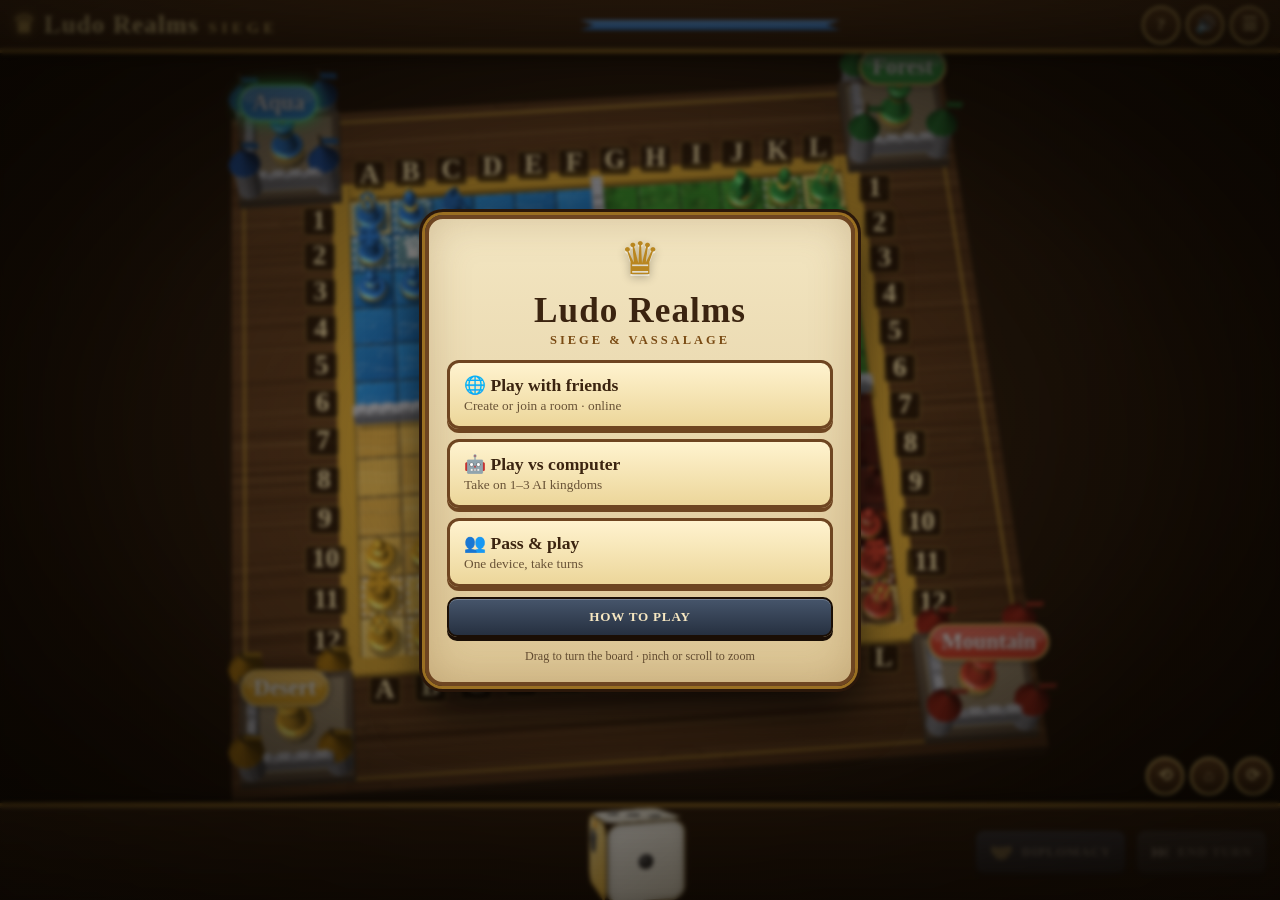
==== commit a9ef87e9: "Add files via upload" ====
--- a/index.html
+++ b/index.html
@@ -4,8 +4,8 @@
 <meta charset="utf-8">
 <meta name="viewport" content="width=device-width,initial-scale=1,viewport-fit=cover">
 <title>Ludo Realms: Siege</title>
-<meta name="description" content="A 4-kingdom chess-style siege game with 3D pieces. Pass and play.">
-<meta name="theme-color" content="#2b1a0c">
+<meta name="description" content="A 4-kingdom chess-style siege game with 3D pieces. Play with friends online, against the computer, or pass and play.">
+<meta name="theme-color" content="#1d1209">
 <link rel="manifest" href="manifest.json">
 <link rel="icon" type="image/svg+xml" href="icons/icon.svg">
 <link rel="apple-touch-icon" href="icons/icon-192.png">
@@ -14,56 +14,79 @@
 <body>
 <div id="app">
   <header id="top">
-    <div class="banner"><h1>Ludo Realms: Siege</h1></div>
+    <div class="brand"><span class="crest">♛</span><h1>Ludo Realms <small>Siege</small></h1></div>
     <div id="ribbon"><span id="ribIcon"></span><b id="ribText"></b></div>
+    <div class="tools">
+      <button id="help" class="round" title="How to play" aria-label="How to play">?</button>
+      <button id="snd" class="round" title="Sound" aria-label="Sound on or off">🔊</button>
+      <button id="menuBtn" class="round" title="Menu" aria-label="Menu">☰</button>
+    </div>
   </header>
-
-  <aside id="left">
-    <section class="panel"><h2>Players</h2><ul id="plist"></ul></section>
-    <section class="panel"><h2>Piece Legend</h2><ul id="legend"></ul></section>
-  </aside>
 
   <main id="stage">
     <canvas id="cv" aria-label="Game board"></canvas>
     <div id="toast" role="status" aria-live="polite"></div>
+    <div id="modeTag" hidden></div>
     <div id="viewbtns">
-      <button id="vl" title="Rotate left" aria-label="Rotate view left">⟲</button>
-      <button id="vh" title="Reset view" aria-label="Reset view">⌂</button>
-      <button id="vr" title="Rotate right" aria-label="Rotate view right">⟳</button>
-      <button id="snd" title="Sound" aria-label="Sound on or off">🔊</button>
+      <button id="vl" class="round" title="Rotate left" aria-label="Rotate view left">⟲</button>
+      <button id="vh" class="round" title="Reset view" aria-label="Reset view">⌂</button>
+      <button id="vr" class="round" title="Rotate right" aria-label="Rotate view right">⟳</button>
     </div>
   </main>
 
-  <aside id="right">
-    <section class="panel faces"><h2>Custom D6 Dice</h2><div id="faces"></div></section>
-    <section class="panel effects"><h2>D6 Effects</h2>
-      <p><b>1–4 Move:</b> move one piece up to that many squares.</p>
-      <p><b>5 Breaker:</b> blast a wall open, or destroy a piece inside a Haven.</p>
-      <p><b>6 Haven:</b> shield one piece from normal attacks.</p>
-    </section>
-    <div class="dock">
-      <div id="result"><div id="die"></div><div id="hint">Roll the dice</div></div>
-      <div class="btns">
-        <button class="act blue" id="roll"><span class="ico">🎲</span> Roll the dice</button>
-        <button class="act red" id="surr"><span class="ico">🏳</span> Surrender</button>
-        <button class="act slate" id="skip"><span class="ico">⟳</span> End turn</button>
-      </div>
+  <footer id="dock">
+    <div id="chips"></div>
+    <div id="dicebox">
+      <button id="dice" aria-label="Tap the dice to roll">
+        <div class="scene"><div class="cube" id="cube"></div></div>
+      </button>
+      <div id="hint">Tap the dice</div>
     </div>
-  </aside>
-
-  <footer id="kingdoms"></footer>
+    <div id="acts">
+      <button class="act blue" id="dip"><span class="ico">🤝</span><span>Diplomacy</span></button>
+      <button class="act slate" id="skip"><span class="ico">⏭</span><span>End turn</span></button>
+    </div>
+  </footer>
 </div>
 
 <div id="menu" class="overlay">
-  <div class="card">
+  <div class="card menu">
     <div class="crown">♛</div>
     <h1>Ludo Realms</h1>
     <p class="sub">Siege &amp; Vassalage</p>
-    <p class="lbl">Kingdoms</p>
-    <div class="seg" id="np"><button data-v="2">2</button><button data-v="3">3</button><button data-v="4" class="on">4</button></div>
-    <button class="act gold big" id="start">Start the siege</button>
-    <button class="act slate" id="howto">How to play</button>
-    <p class="fine">Pass &amp; play on one device · drag to turn the board · pinch or scroll to zoom</p>
+    <div id="mpages">
+      <section data-p="home">
+        <button class="mode" data-go="friends"><b>🌐 Play with friends</b><small>Create or join a room · online</small></button>
+        <button class="mode" data-go="bot"><b>🤖 Play vs computer</b><small>Take on 1–3 AI kingdoms</small></button>
+        <button class="mode" data-go="pass"><b>👥 Pass &amp; play</b><small>One device, take turns</small></button>
+        <button class="act slate" id="howto">How to play</button>
+      </section>
+      <section data-p="bot" hidden>
+        <p class="lbl">Opponents</p>
+        <div class="seg" id="botN"><button data-v="2">1</button><button data-v="3">2</button><button data-v="4" class="on">3</button></div>
+        <button class="act gold big" id="startBot">Start the siege</button>
+        <button class="act slate back" data-go="home">‹ Back</button>
+      </section>
+      <section data-p="pass" hidden>
+        <p class="lbl">Players</p>
+        <div class="seg" id="passN"><button data-v="2">2</button><button data-v="3">3</button><button data-v="4" class="on">4</button></div>
+        <label class="chk"><input type="checkbox" id="autoView" checked> Turn the board to each player</label>
+        <button class="act gold big" id="startPass">Start the siege</button>
+        <button class="act slate back" data-go="home">‹ Back</button>
+      </section>
+      <section data-p="friends" hidden>
+        <p class="lbl">Your name</p>
+        <input id="pname" maxlength="14" placeholder="Knight" autocomplete="nickname">
+        <p class="lbl">Create a room for</p>
+        <div class="seg" id="roomN"><button data-v="2">2</button><button data-v="3">3</button><button data-v="4" class="on">4</button></div>
+        <button class="act gold" id="mkRoom">Create room</button>
+        <p class="lbl">…or join with a code</p>
+        <div class="joinrow"><input id="rcode" maxlength="5" placeholder="ABCDE" autocapitalize="characters" autocomplete="off"><button class="act blue" id="joinRoom">Join</button></div>
+        <p class="fine" id="netNote"></p>
+        <button class="act slate back" data-go="home">‹ Back</button>
+      </section>
+    </div>
+    <p class="fine">Drag to turn the board · pinch or scroll to zoom</p>
   </div>
 </div>
 
--- a/css/style.css
+++ b/css/style.css
@@ -1,119 +1,111 @@
-:root{--gold:#e9bf5a;--gold-d:#9a6f22;--wood:#3a2412;--parch1:#efe0b8;--parch2:#d8c08e;--ink:#3b2410;--font:"Palatino Linotype",Palatino,"Book Antiqua",Georgia,serif}
+:root{--gold:#f0cb6a;--gold-d:#9a6f22;--ink:#3b2410;--parch1:#f3e6c2;--parch2:#dcc594;--font:"Palatino Linotype",Palatino,"Book Antiqua",Georgia,serif;--glass:rgba(24,14,6,.72)}
 *{box-sizing:border-box;margin:0;-webkit-tap-highlight-color:transparent}
 [hidden]{display:none!important}
 html,body{height:100%;overflow:hidden;overscroll-behavior:none}
-body{font-family:var(--font);color:#f6e7c1;background:
- radial-gradient(ellipse at 50% 38%,rgba(150,100,50,.5),rgba(18,10,4,.96) 78%),
- linear-gradient(180deg,rgba(20,60,25,.35),rgba(0,0,0,0) 40%),
- repeating-linear-gradient(90deg,#3a2412 0 58px,#2e1c0d 58px 60px,#402916 60px 118px,#2e1c0d 118px 120px);
- padding:env(safe-area-inset-top) env(safe-area-inset-right) env(safe-area-inset-bottom) env(safe-area-inset-left)}
+body{font-family:var(--font);color:#f6e7c1;background:#140b04}
 button{font:inherit;cursor:pointer;color:inherit}
-button:focus-visible{outline:3px solid #fff;outline-offset:2px}
+button:focus-visible,input:focus-visible{outline:3px solid #fff;outline-offset:2px}
 
-#app{position:fixed;inset:0;display:grid;gap:8px;padding:8px 10px;
- grid-template-columns:clamp(190px,19vw,262px) minmax(0,1fr) clamp(190px,19vw,262px);
- grid-template-rows:auto minmax(0,1fr) auto;
- grid-template-areas:"top top top" "left stage right" "kingdoms kingdoms kingdoms"}
-#top{grid-area:top;position:relative;display:flex;flex-direction:column;align-items:center;gap:0}
-.banner{padding:6px 44px 8px;background:linear-gradient(#5b3b1c,#32200e);border:3px solid var(--gold-d);border-radius:10px;box-shadow:0 0 0 2px #1a0e05,0 6px 14px #000a,inset 0 0 0 2px rgba(233,191,90,.35)}
-.banner h1{font-size:clamp(1.15rem,2.6vw,1.9rem);letter-spacing:.04em;color:#f3d587;text-shadow:0 2px 0 #1a0e05,0 0 12px rgba(255,200,90,.35);font-weight:700;white-space:nowrap}
-#ribbon{margin-top:-4px;min-width:min(78vw,320px);display:flex;align-items:center;justify-content:center;gap:8px;padding:5px 34px;color:#fff;font-weight:700;font-size:clamp(.95rem,1.8vw,1.25rem);
- background:var(--rc,#2f86e6);clip-path:polygon(0 0,100% 0,calc(100% - 16px) 50%,100% 100%,0 100%,16px 50%);text-shadow:0 2px 0 rgba(0,0,0,.45);filter:drop-shadow(0 4px 4px #0008);position:relative}
-#ribbon::after{content:'';position:absolute;inset:0;background:linear-gradient(rgba(255,255,255,.28),rgba(0,0,0,.12));pointer-events:none}
+#app{position:fixed;inset:0;display:grid;grid-template-columns:minmax(0,1fr);grid-template-rows:auto minmax(0,1fr) auto;
+ padding:env(safe-area-inset-top) env(safe-area-inset-right) env(safe-area-inset-bottom) env(safe-area-inset-left);
+ background:radial-gradient(ellipse at 50% 45%,#3d2a17 0%,#1c1006 70%,#0d0702 100%)}
+#top{min-width:0;display:flex;align-items:center;gap:10px;padding:6px 12px;background:linear-gradient(#4a2f16,#2b1a0b);border-bottom:3px solid var(--gold-d);box-shadow:0 4px 14px #000a,inset 0 -2px 0 rgba(240,203,106,.25);z-index:5}
+.brand{display:flex;align-items:center;gap:8px;min-width:0}
+.crest{font-size:1.7rem;color:var(--gold);text-shadow:0 0 12px rgba(255,200,90,.6);line-height:1}
+.brand h1{font-size:clamp(1rem,2.2vw,1.55rem);letter-spacing:.05em;color:#f6dc92;text-shadow:0 2px 0 #1a0e05;white-space:nowrap}
+.brand small{font-size:.62em;letter-spacing:.3em;text-transform:uppercase;color:#d9b868;margin-left:2px}
+#ribbon{margin:0 auto;display:flex;align-items:center;gap:8px;padding:5px 30px;min-width:min(46vw,260px);justify-content:center;color:#fff;font-weight:700;font-size:clamp(.9rem,1.6vw,1.15rem);background:var(--rc,#2f86e6);
+ clip-path:polygon(0 0,100% 0,calc(100% - 14px) 50%,100% 100%,0 100%,14px 50%);text-shadow:0 2px 0 rgba(0,0,0,.45);position:relative;transition:background .4s;white-space:nowrap}
+#ribbon::after{content:'';position:absolute;inset:0;background:linear-gradient(rgba(255,255,255,.3),rgba(0,0,0,.14));pointer-events:none}
 #ribIcon svg{display:block}
+.tools{display:flex;gap:6px}
+.round{width:38px;height:38px;border-radius:50%;border:2px solid var(--gold);background:linear-gradient(#6a4521,#35200d);color:#f6dc92;font-size:1.05rem;font-weight:700;box-shadow:0 3px 6px #000a,inset 0 1px 0 rgba(255,255,255,.2);display:grid;place-items:center;line-height:1}
+.round:active{transform:translateY(1px)}
 
-aside{display:flex;flex-direction:column;gap:8px;min-height:0;overflow:auto;scrollbar-width:none}
-#left{grid-area:left}#right{grid-area:right}
-.panel{flex:none;background:linear-gradient(var(--parch1),var(--parch2));border:3px solid #6e4521;border-radius:10px;box-shadow:0 0 0 2px var(--gold-d) inset,0 6px 14px #000a;color:var(--ink);overflow:hidden}
-.panel h2{background:linear-gradient(#5a3a1c,#3b2410);color:#f1cf7a;text-align:center;letter-spacing:.14em;text-transform:uppercase;font-size:.78rem;padding:7px 6px;border-bottom:2px solid var(--gold-d)}
-#plist,#legend{list-style:none;padding:6px 10px 8px}
-#plist li,#legend li{display:flex;align-items:center;gap:9px;padding:5px 0;border-bottom:1px solid rgba(90,60,25,.25);font-size:.88rem;line-height:1.15}
-#plist li:last-child,#legend li:last-child{border:0}
-#plist b{display:block;font-size:.95rem}
-#plist small{opacity:.8}
-#plist li.cur{background:linear-gradient(90deg,rgba(60,200,90,.28),transparent);margin:0 -10px;padding-left:10px}
-#plist li.out{opacity:.45;filter:grayscale(.8)}
-#legend li div{display:flex;flex-direction:column}
-#legend small{opacity:.75;font-size:.74rem}
-#legend .pic{flex:none}
+#stage{position:relative;min-height:0;min-width:0;overflow:hidden}
+#stage::after{content:'';position:absolute;inset:0;pointer-events:none;background:radial-gradient(ellipse at center,transparent 55%,rgba(0,0,0,.45))}
+#cv{position:absolute;inset:0;width:100%;height:100%;display:block;cursor:pointer;touch-action:none}
+#toast{position:absolute;left:50%;top:10px;transform:translate(-50%,-16px);opacity:0;transition:.25s;background:rgba(24,14,6,.94);border:2px solid var(--gold);padding:8px 18px;border-radius:22px;font-weight:700;max-width:92%;text-align:center;z-index:6;pointer-events:none;box-shadow:0 6px 16px #000a}
+#toast.show{opacity:1;transform:translate(-50%,0)}
+#modeTag{position:absolute;left:10px;top:8px;z-index:4;background:var(--glass);border:2px solid var(--gold-d);padding:3px 12px;border-radius:14px;font-weight:700;letter-spacing:.14em;font-size:.8rem}
+#viewbtns{position:absolute;right:8px;bottom:8px;display:flex;gap:6px;z-index:4}
 
-#stage{grid-area:stage;position:relative;min-height:0;min-width:0}
-#cv{position:absolute;inset:0;width:100%;height:100%;display:block;cursor:pointer}
-#toast{position:absolute;left:50%;top:8px;transform:translate(-50%,-14px);opacity:0;transition:.25s;background:rgba(30,18,8,.92);border:2px solid var(--gold);padding:6px 16px;border-radius:20px;font-weight:700;pointer-events:none;max-width:92%;text-align:center;z-index:3;box-shadow:0 4px 12px #000a}
-#toast.show{opacity:1;transform:translate(-50%,0)}
-#viewbtns{position:absolute;right:6px;bottom:6px;display:flex;gap:6px;z-index:3}
-#viewbtns button{width:38px;height:38px;border-radius:50%;border:2px solid var(--gold);background:linear-gradient(#5b3b1c,#32200e);font-size:1.15rem;color:#f3d587;box-shadow:0 3px 6px #000a}
-#viewbtns button:active{transform:translateY(1px)}
+#dock{min-width:0;display:grid;grid-template-columns:minmax(0,1fr) auto minmax(0,1fr);align-items:center;gap:12px;padding:8px 12px 10px;background:linear-gradient(#2b1a0b,#170d05);border-top:3px solid var(--gold-d);box-shadow:0 -4px 14px #000a,inset 0 2px 0 rgba(240,203,106,.25);z-index:5}
+#chips{display:grid;grid-template-columns:repeat(4,minmax(0,1fr));gap:6px}
+.kc{overflow:hidden;display:flex;align-items:center;gap:6px;padding:5px 7px;border-radius:9px;background:linear-gradient(#1a2c52,#0d1832);border:2px solid color-mix(in srgb,var(--c) 55%,#222);min-width:0;transition:.3s}
+.kc.cur{border-color:#52f08a;box-shadow:0 0 14px 2px rgba(82,240,138,.65);transform:translateY(-2px)}
+.kc.out{opacity:.4;filter:grayscale(.8)}.kc.off{opacity:.15;filter:grayscale(1)}
+.kc .meta{min-width:0;flex:1}.kc .nm{font-weight:700;font-size:.8rem;white-space:nowrap;overflow:hidden;text-overflow:ellipsis}.kc .cnt{font-size:.7rem;opacity:.85;white-space:nowrap}
+.bar{display:flex;gap:2px;margin-top:3px}.bar i{flex:1;height:5px;border-radius:2px;background:rgba(255,255,255,.14)}.bar i.on{background:var(--c)}
+.emb{flex:none}
 
-.faces #faces{display:grid;grid-template-columns:repeat(6,1fr);gap:5px;padding:8px}
-.df{aspect-ratio:1;min-width:0;background:linear-gradient(145deg,#fff,#d8d3c4);border:2px solid #8b7a55;border-radius:12px;display:grid;grid:repeat(3,1fr)/repeat(3,1fr);padding:14%;box-shadow:0 2px 0 rgba(0,0,0,.25);border-radius:8px;border-width:1.5px}
-.df i{border-radius:50%;margin:10%}
-.df i.on{background:radial-gradient(circle at 35% 30%,#555,#000)}
-.df.sp{display:grid;place-items:center;padding:0;font-size:1.05rem;background:linear-gradient(#ffe9a0,#f0b93a);border-color:#9a6f22}
-.df.sp span{line-height:1}
-.effects{padding-bottom:8px}.effects p{padding:6px 10px 0;font-size:.8rem;line-height:1.3}
+#dicebox{display:flex;align-items:center;gap:14px}
+#dice{width:76px;height:76px;background:none;border:0;padding:0;position:relative;border-radius:16px}
+#dice:disabled{cursor:default}
+#dice.glow{animation:bob 1.1s ease-in-out infinite alternate}
+#dice.glow::before{content:'';position:absolute;inset:-8px;border-radius:22px;background:radial-gradient(circle,rgba(255,214,90,.65),transparent 70%);animation:pulse 1.1s ease-in-out infinite alternate;z-index:-1}
+@keyframes bob{to{transform:translateY(-6px)}}@keyframes pulse{to{opacity:.4;transform:scale(1.15)}}
+.scene{width:100%;height:100%;perspective:420px;transform-style:preserve-3d}
+#dice .scene{transform:rotateX(-14deg) rotateY(18deg)}
+.cube{width:100%;height:100%;position:relative;transform-style:preserve-3d;transform:rotateX(-18deg) rotateY(24deg)}
+.f{position:absolute;inset:0;backface-visibility:hidden}
+.f .df{width:100%;height:100%;border-radius:14px}
+.f.front{transform:translateZ(38px)}.f.back{transform:rotateY(180deg) translateZ(38px)}.f.right{transform:rotateY(90deg) translateZ(38px)}
+.f.left{transform:rotateY(-90deg) translateZ(38px)}.f.top{transform:rotateX(90deg) translateZ(38px)}.f.bottom{transform:rotateX(-90deg) translateZ(38px)}
+.df{aspect-ratio:1;min-width:0;background:linear-gradient(145deg,#fffdf6,#d9d2bd);border:2px solid #8b7a55;border-radius:12px;display:grid;grid:repeat(3,1fr)/repeat(3,1fr);padding:15%;box-shadow:inset 0 0 10px rgba(0,0,0,.18)}
+.df i{border-radius:50%;margin:10%}.df i.on{background:radial-gradient(circle at 35% 30%,#555,#000)}
+.df.sp{display:grid;place-items:center;padding:0;font-size:2.1rem;background:linear-gradient(145deg,#ffeaa6,#f0b93a);border-color:#9a6f22}
+#hint{font-size:.95rem;font-weight:700;line-height:1.25;max-width:12ch;min-height:2.4em;display:flex;align-items:center;text-shadow:0 1px 0 #000}
 
-.dock{display:flex;flex-direction:column;gap:8px}
-#result{display:flex;align-items:center;gap:10px;background:rgba(20,12,5,.65);border:2px solid var(--gold-d);border-radius:10px;padding:6px 10px;min-height:66px}
-#die{width:50px;flex:none}
-#die .df{font-size:1.7rem;border-radius:12px;box-shadow:0 0 14px rgba(255,220,100,.7),0 3px 0 rgba(0,0,0,.3)}
-#die.roll .df{animation:shake .12s infinite}
-@keyframes shake{25%{transform:rotate(-8deg) translateY(-2px)}75%{transform:rotate(8deg) translateY(2px)}}
-#hint{font-size:.9rem;font-weight:700;line-height:1.25}
-.btns{display:flex;flex-direction:column;gap:8px}
-.act{display:flex;align-items:center;justify-content:center;gap:9px;padding:11px 12px;border-radius:9px;font-weight:700;letter-spacing:.1em;text-transform:uppercase;font-size:.9rem;color:#f6e7c1;border:2px solid var(--gold-d);box-shadow:0 4px 0 #1a0e05,0 6px 10px #0008,inset 0 0 0 1px rgba(255,255,255,.12);text-shadow:0 2px 0 rgba(0,0,0,.5)}
-.act.blue{background:linear-gradient(#27508f,#14294f)}
-.act.red{background:linear-gradient(#8e2a25,#561412)}
-.act.slate{background:linear-gradient(#3d4a5c,#232c38)}
-.act.gold{background:linear-gradient(#f4d27a,#c99629);color:#3b2410;text-shadow:none}
-.act.big{font-size:1.1rem;padding:14px;width:100%}
-.act:active{transform:translateY(2px)}
-.act:disabled{opacity:.4;cursor:default;filter:grayscale(.5)}
-.act:not(:disabled).glow{animation:glow 1s ease-in-out infinite alternate}
-@keyframes glow{to{box-shadow:0 4px 0 #1a0e05,0 0 18px 4px rgba(255,214,90,.8),inset 0 0 0 1px rgba(255,255,255,.2)}}
-.act .ico{font-size:1.1rem}
+#acts{display:flex;gap:8px;justify-content:flex-end}
+.act{display:flex;align-items:center;justify-content:center;gap:8px;padding:10px 14px;border-radius:10px;font-weight:700;letter-spacing:.06em;text-transform:uppercase;font-size:.82rem;color:#f6e7c1;border:2px solid #1a0e05;box-shadow:0 4px 0 #1a0e05,inset 0 1px 0 rgba(255,255,255,.25);transition:filter .15s}
+.act.blue{background:linear-gradient(#2d5da8,#15305c)}.act.red{background:linear-gradient(#a63029,#5f1612)}.act.slate{background:linear-gradient(#46556b,#263040)}
+.act.gold{background:linear-gradient(#f7d783,#c99629);color:#3b2410}
+.act.big{font-size:1.05rem;padding:14px;width:100%}
+.act:active{transform:translateY(3px);box-shadow:0 1px 0 #1a0e05}
+.act:disabled{opacity:.4;cursor:default;filter:grayscale(.6)}
+.act .ico{font-size:1.15rem}
 
-#kingdoms{grid-area:kingdoms;display:grid;grid-template-columns:repeat(4,minmax(0,1fr));gap:8px;padding:6px 8px;background:linear-gradient(#3b2410,#24150a);border:3px solid #6e4521;border-radius:10px;box-shadow:0 0 0 2px var(--gold-d) inset,0 6px 14px #000a}
-.kc{display:flex;align-items:center;gap:8px;padding:6px 8px;border-radius:8px;background:linear-gradient(#17294f,#0d1832);border:2px solid #4b5f8c;min-width:0}
-.kc.cur{border-color:#47e87a;box-shadow:0 0 12px 2px rgba(71,232,122,.6)}
-.kc.out{opacity:.4;filter:grayscale(.8)}
-.kc.off{opacity:.18;filter:grayscale(1)}
-.kc .nm{font-weight:700;font-size:.88rem;white-space:nowrap;overflow:hidden;text-overflow:ellipsis}
-.kc .meta{min-width:0;flex:1}
-.kc .cnt{font-size:.78rem;opacity:.9}
-.bar{display:flex;gap:2px;margin-top:4px}.bar i{flex:1;height:6px;border-radius:2px;background:rgba(255,255,255,.14)}.bar i.on{background:var(--c)}
-.kc .pic{flex:none;margin-left:auto}
-
-.overlay{position:fixed;inset:0;z-index:50;display:grid;place-items:center;padding:16px;background:rgba(10,6,2,.78);backdrop-filter:blur(3px)}
-.card{width:min(94vw,420px);max-height:92dvh;overflow:auto;background:linear-gradient(var(--parch1),var(--parch2));color:var(--ink);border:4px solid #6e4521;border-radius:16px;box-shadow:0 0 0 3px var(--gold-d) inset,0 0 40px rgba(255,190,80,.35),0 14px 30px #000c;padding:20px 18px;text-align:center;display:grid;gap:12px}
-.card h1{font-size:2.1rem;line-height:1}.card h2{font-size:1.5rem}
-.crown{font-size:2.6rem;color:#b9861f;text-shadow:0 2px 0 #fff8,0 4px 8px #0004;line-height:1}
-.sub{letter-spacing:.2em;text-transform:uppercase;font-size:.8rem;color:#7a4b14;font-weight:700;margin-top:-6px}
-.lbl{font-size:.72rem;letter-spacing:.14em;text-transform:uppercase;opacity:.7;margin-bottom:-6px}
-.fine{font-size:.78rem;opacity:.75}
+.overlay{position:fixed;inset:0;z-index:50;display:grid;place-items:center;padding:14px;background:rgba(10,6,2,.55);backdrop-filter:blur(2px)}
+#menu{background:radial-gradient(ellipse at center,rgba(10,6,2,.25),rgba(10,6,2,.8))}
+.card{width:min(94vw,430px);max-height:92dvh;overflow:auto;background:linear-gradient(var(--parch1),var(--parch2));color:var(--ink);border:4px solid #6e4521;border-radius:18px;box-shadow:0 0 0 3px var(--gold-d),0 0 0 6px #2a170a,0 24px 50px #000c,inset 0 0 40px rgba(120,80,30,.25);padding:18px;display:flex;flex-direction:column;gap:12px;text-align:center}
+.card h1{font-size:2.2rem;line-height:1;letter-spacing:.03em}.card h2{font-size:1.45rem}
+.crown{font-size:2.8rem;color:#b9861f;text-shadow:0 2px 0 #fff8,0 4px 10px #0005;line-height:1}
+.sub{letter-spacing:.24em;text-transform:uppercase;font-size:.78rem;color:#7a4b14;font-weight:700;margin-top:-8px}
+.lbl{font-size:.72rem;letter-spacing:.14em;text-transform:uppercase;opacity:.7;margin-bottom:-6px;text-align:left}
+.fine{font-size:.76rem;opacity:.75}
+#mpages section{display:flex;flex-direction:column;gap:10px}
+.mode{display:flex;flex-direction:column;gap:2px;padding:12px 14px;border-radius:12px;border:3px solid #6e4521;background:linear-gradient(#fff3cf,#ecd69a);color:var(--ink);text-align:left;box-shadow:0 4px 0 #6e4521;transition:transform .12s}
+.mode b{font-size:1.1rem}.mode small{opacity:.75}
+.mode:hover{transform:translateY(-2px);background:linear-gradient(#fffbe6,#f5e2ae)}.mode:active{transform:translateY(2px);box-shadow:0 1px 0 #6e4521}
 .seg{display:flex;gap:6px}.seg button{flex:1;padding:10px;border-radius:9px;border:2px solid #8a6330;background:#f6ecd0;font-weight:700;color:var(--ink)}
 .seg button.on{background:#3b2410;color:#f3d587}
+.chk{display:flex;gap:8px;align-items:center;font-size:.9rem;text-align:left}
+input[type=text],input:not([type]){width:100%;padding:10px 12px;border-radius:9px;border:2px solid #8a6330;background:#fff8e4;color:var(--ink);font:inherit;font-weight:700}
+.joinrow{display:flex;gap:8px}.joinrow input{text-transform:uppercase;letter-spacing:.3em;text-align:center}.joinrow .act{width:auto}
 #mb{font-size:.95rem;line-height:1.45;text-align:left}
-#mb p{margin:0 0 8px}#mb ul{padding-left:18px;display:grid;gap:6px;font-size:.88rem}
-#mbtn{display:flex;gap:8px;flex-wrap:wrap}#mbtn .act{flex:1;min-width:120px}
+#mb p{margin:0 0 8px}#mb ul{padding-left:18px;display:grid;gap:6px;font-size:.86rem}
+#mbtn{display:flex;gap:8px;flex-wrap:wrap}#mbtn .act{flex:1;min-width:130px}
+.legend{display:grid;grid-template-columns:1fr 1fr;gap:6px 10px;margin-bottom:10px}.legend div{display:flex;gap:8px;align-items:center}.legend span{display:flex;flex-direction:column;font-size:.82rem}.legend small{opacity:.75;font-size:.68rem;line-height:1.15}
 .pick{display:flex;gap:8px;justify-content:center;flex-wrap:wrap}
 .pick button{background:#f6ecd0;border:2px solid #8a6330;border-radius:10px;padding:6px 10px;font-weight:700;color:var(--ink);display:flex;flex-direction:column;align-items:center;gap:2px}
 .pick button:hover{background:#fff3c8;border-color:#3b2410}
+.inl{display:inline-block;width:14px;height:14px;border-radius:50%;border:2px solid #2a170a;vertical-align:-2px;margin-right:6px}
+.code{font-size:2.6rem;letter-spacing:.3em;font-weight:700;text-align:center;background:#fff8e4;border:3px dashed #8a6330;border-radius:12px;padding:6px 0 6px .3em}
+.seats{list-style:none;padding:0!important;display:grid;gap:5px}.seats li{padding:6px 10px;border-radius:8px;background:rgba(255,255,255,.35);opacity:.6}.seats li.on{opacity:1;background:rgba(255,255,255,.65);font-weight:700}
 
-@media (max-width:860px){
- #app{grid-template-columns:minmax(0,1fr);grid-template-rows:auto minmax(0,1fr) auto auto;grid-template-areas:"top" "stage" "right" "kingdoms";gap:6px;padding:6px 8px}
- #left,.faces,.effects{display:none}
- #right{overflow:visible}
- .dock{flex-direction:row;align-items:stretch}
- #result{flex:1;min-height:0}
- .btns{flex-direction:row;flex:2}
- .btns .act{flex:1;padding:8px 4px;font-size:.7rem;letter-spacing:.04em;flex-direction:column;gap:2px;text-align:center}
- .btns .act .ico{font-size:1.3rem}
- .banner{padding:4px 22px 6px}.banner h1{font-size:1.05rem}
- #ribbon{font-size:.9rem;padding:3px 30px}
- #kingdoms{padding:4px;gap:4px}
- .kc{padding:4px;gap:4px}.kc .pic{display:none}.kc .nm{font-size:.72rem}.kc .cnt{display:none}.kc .emb{width:20px;height:20px}
- #viewbtns{bottom:4px}
+@media (max-width:760px){
+ #top{padding:5px 8px;gap:6px}.brand h1{display:none}.crest{font-size:1.5rem}#ribbon{flex:1;margin:0;min-width:0}
+ #ribbon{min-width:0;padding:4px 24px;font-size:.85rem}
+ .round{width:34px;height:34px}
+ #dock{grid-template-columns:minmax(0,auto) minmax(0,1fr);grid-template-areas:"chips chips" "dice acts";gap:6px 10px;padding:6px 8px 8px}
+ #chips{grid-area:chips;gap:4px}#dicebox{grid-area:dice}#acts{grid-area:acts}
+ .kc{padding:3px 5px;gap:4px}.kc .emb{width:20px;height:20px}.kc .nm{font-size:.7rem}.kc .cnt{display:none}
+ #dice{width:62px;height:62px}.f.front,.f.back,.f.right,.f.left,.f.top,.f.bottom{--z:31px}
+ .f.front{transform:translateZ(31px)}.f.back{transform:rotateY(180deg) translateZ(31px)}.f.right{transform:rotateY(90deg) translateZ(31px)}.f.left{transform:rotateY(-90deg) translateZ(31px)}.f.top{transform:rotateX(90deg) translateZ(31px)}.f.bottom{transform:rotateX(-90deg) translateZ(31px)}
+ .df.sp{font-size:1.6rem}
+ #hint{font-size:.82rem;max-width:11ch}
+ #acts .act{flex:1;flex-direction:column;gap:2px;padding:7px 4px;font-size:.66rem;letter-spacing:.03em}
+ .card h1{font-size:1.8rem}
 }
-@media (max-height:560px) and (min-width:861px){#kingdoms{display:none}#app{grid-template-rows:auto minmax(0,1fr)}#app{grid-template-areas:"top top top" "left stage right"}}
-@media (prefers-reduced-motion:reduce){.act.glow,#die.roll .df{animation:none}}
+@media (prefers-reduced-motion:reduce){#dice.glow,#dice.glow::before{animation:none}}
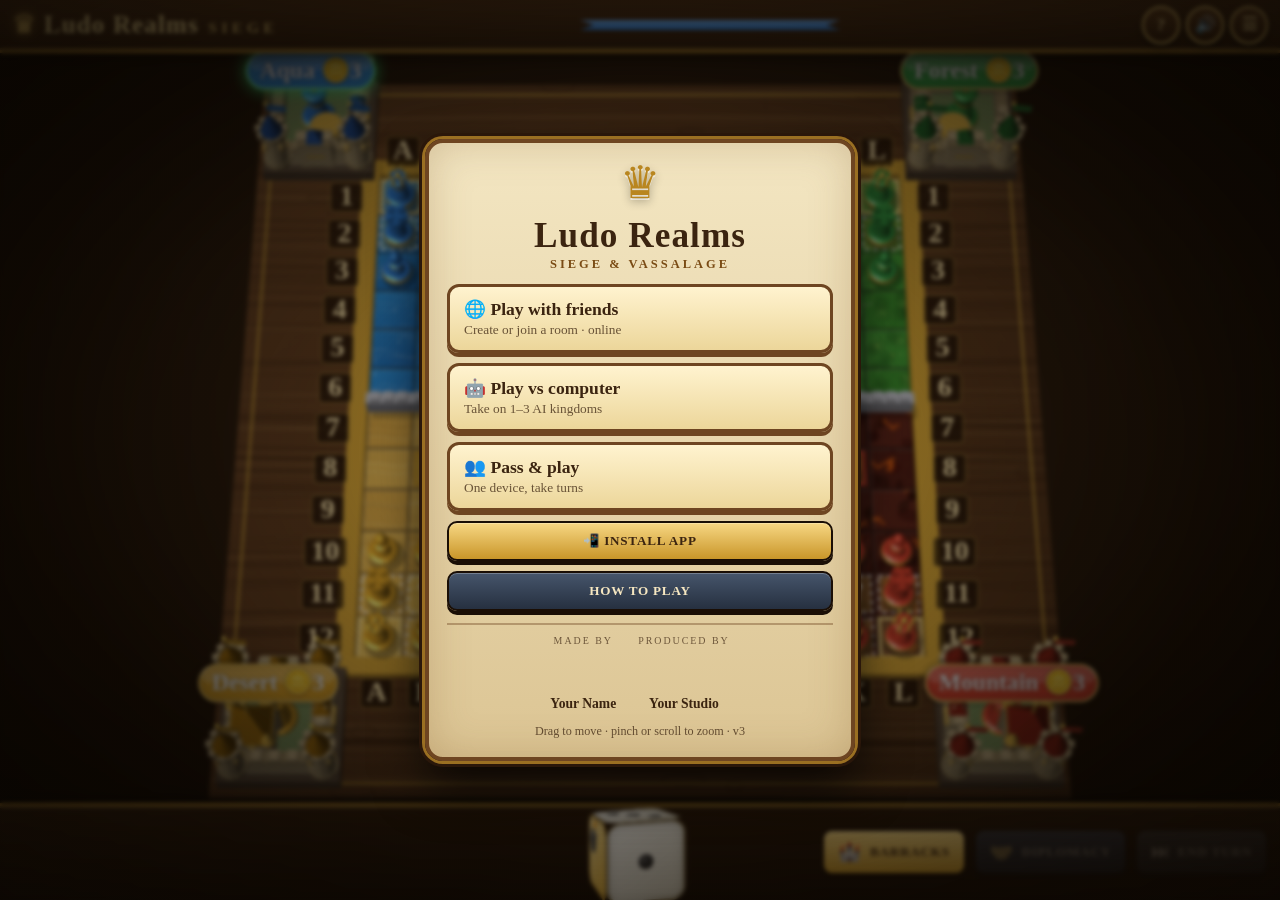
==== commit 34eada29: "Add files via upload" ====
--- a/index.html
+++ b/index.html
@@ -6,7 +6,7 @@
 <title>Ludo Realms: Siege</title>
 <meta name="description" content="A 4-kingdom chess-style siege game with 3D pieces. Play with friends online, against the computer, or pass and play.">
 <meta name="theme-color" content="#1d1209">
-<link rel="manifest" href="manifest.json">
+<link rel="manifest" href="manifest.webmanifest">
 <link rel="icon" type="image/svg+xml" href="icons/icon.svg">
 <link rel="apple-touch-icon" href="icons/icon-192.png">
 <link rel="stylesheet" href="css/style.css">
@@ -27,11 +27,6 @@
     <canvas id="cv" aria-label="Game board"></canvas>
     <div id="toast" role="status" aria-live="polite"></div>
     <div id="modeTag" hidden></div>
-    <div id="viewbtns">
-      <button id="vl" class="round" title="Rotate left" aria-label="Rotate view left">⟲</button>
-      <button id="vh" class="round" title="Reset view" aria-label="Reset view">⌂</button>
-      <button id="vr" class="round" title="Rotate right" aria-label="Rotate view right">⟳</button>
-    </div>
   </main>
 
   <footer id="dock">
@@ -43,6 +38,7 @@
       <div id="hint">Tap the dice</div>
     </div>
     <div id="acts">
+      <button class="act gold" id="shop"><span class="ico">🏰</span><span>Barracks</span></button>
       <button class="act blue" id="dip"><span class="ico">🤝</span><span>Diplomacy</span></button>
       <button class="act slate" id="skip"><span class="ico">⏭</span><span>End turn</span></button>
     </div>
@@ -59,6 +55,7 @@
         <button class="mode" data-go="friends"><b>🌐 Play with friends</b><small>Create or join a room · online</small></button>
         <button class="mode" data-go="bot"><b>🤖 Play vs computer</b><small>Take on 1–3 AI kingdoms</small></button>
         <button class="mode" data-go="pass"><b>👥 Pass &amp; play</b><small>One device, take turns</small></button>
+        <button class="act gold" id="install">📲 Install app</button>
         <button class="act slate" id="howto">How to play</button>
       </section>
       <section data-p="bot" hidden>
@@ -70,7 +67,7 @@
       <section data-p="pass" hidden>
         <p class="lbl">Players</p>
         <div class="seg" id="passN"><button data-v="2">2</button><button data-v="3">3</button><button data-v="4" class="on">4</button></div>
-        <label class="chk"><input type="checkbox" id="autoView" checked> Turn the board to each player</label>
+        
         <button class="act gold big" id="startPass">Start the siege</button>
         <button class="act slate back" data-go="home">‹ Back</button>
       </section>
@@ -86,7 +83,8 @@
         <button class="act slate back" data-go="home">‹ Back</button>
       </section>
     </div>
-    <p class="fine">Drag to turn the board · pinch or scroll to zoom</p>
+    <div id="credits"></div>
+    <p class="fine">Drag to move · pinch or scroll to zoom · v3</p>
   </div>
 </div>
 
--- a/css/style.css
+++ b/css/style.css
@@ -42,8 +42,8 @@
 #dicebox{display:flex;align-items:center;gap:14px}
 #dice{width:76px;height:76px;background:none;border:0;padding:0;position:relative;border-radius:16px}
 #dice:disabled{cursor:default}
-#dice.glow{animation:bob 1.1s ease-in-out infinite alternate}
-#dice.glow::before{content:'';position:absolute;inset:-8px;border-radius:22px;background:radial-gradient(circle,rgba(255,214,90,.65),transparent 70%);animation:pulse 1.1s ease-in-out infinite alternate;z-index:-1}
+#dice{will-change:transform}
+#dice.glow::before{content:'';position:absolute;inset:-8px;border-radius:22px;background:radial-gradient(circle,rgba(255,214,90,.55),transparent 70%);z-index:-1}
 @keyframes bob{to{transform:translateY(-6px)}}@keyframes pulse{to{opacity:.4;transform:scale(1.15)}}
 .scene{width:100%;height:100%;perspective:420px;transform-style:preserve-3d}
 #dice .scene{transform:rotateX(-14deg) rotateY(18deg)}
@@ -109,3 +109,9 @@
  .card h1{font-size:1.8rem}
 }
 @media (prefers-reduced-motion:reduce){#dice.glow,#dice.glow::before{animation:none}}
+
+#credits{display:flex;justify-content:center;gap:22px;padding-top:10px;border-top:2px solid rgba(110,69,33,.4)}
+.cr{display:flex;flex-direction:column;align-items:center;gap:3px;min-width:0}
+.cr small{font-size:.62rem;letter-spacing:.2em;text-transform:uppercase;opacity:.7}
+.cr img{height:44px;max-width:120px;object-fit:contain}
+.cr b{font-size:.85rem}
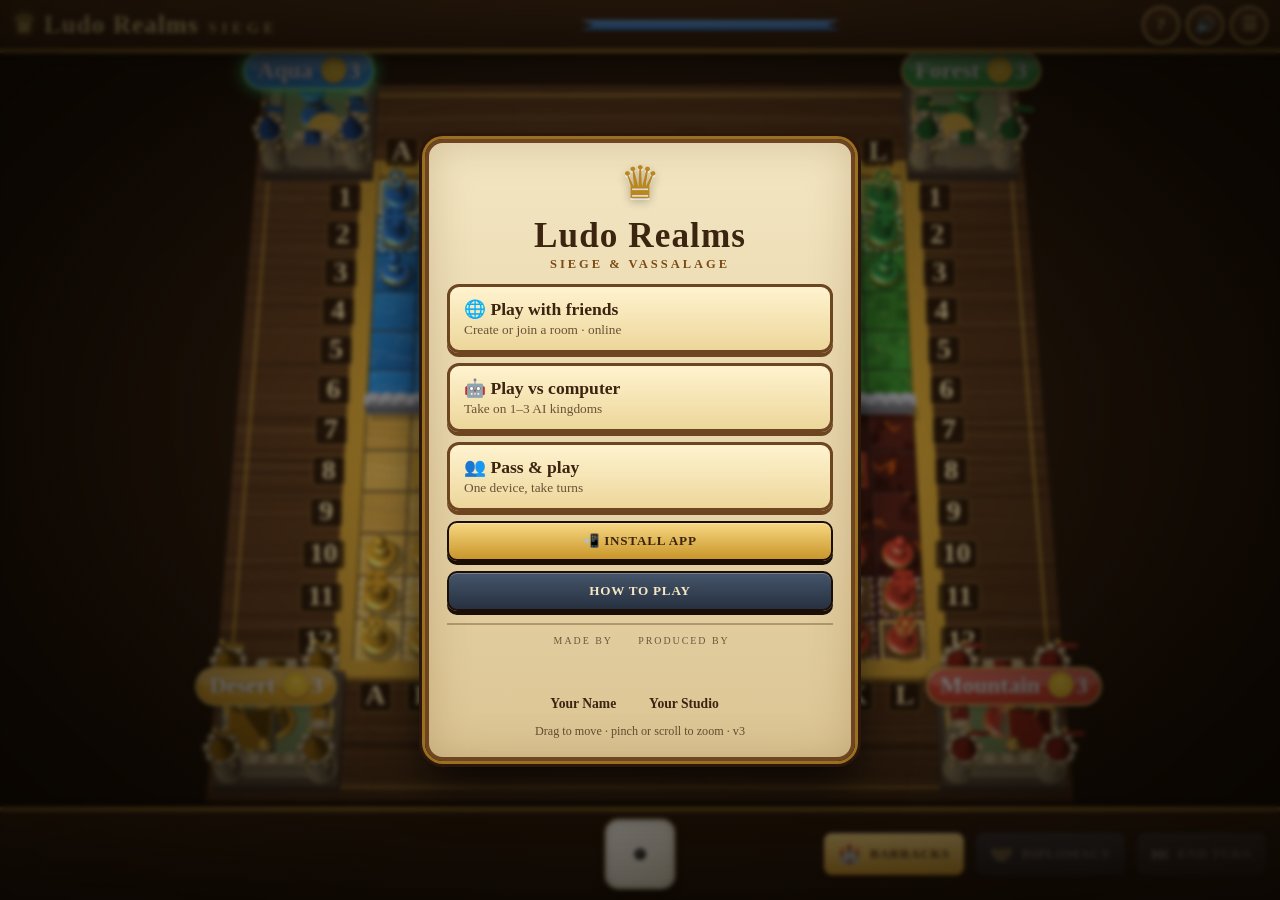
==== commit 407a41e7: "Add files via upload" ====
--- a/index.html
+++ b/index.html
@@ -32,10 +32,7 @@
   <footer id="dock">
     <div id="chips"></div>
     <div id="dicebox">
-      <button id="dice" aria-label="Tap the dice to roll">
-        <div class="scene"><div class="cube" id="cube"></div></div>
-      </button>
-      <div id="hint">Tap the dice</div>
+      <button id="dice" aria-label="Roll the dice"><div id="face"></div></button>
     </div>
     <div id="acts">
       <button class="act gold" id="shop"><span class="ico">🏰</span><span>Barracks</span></button>
--- a/css/style.css
+++ b/css/style.css
@@ -39,24 +39,20 @@
 .bar{display:flex;gap:2px;margin-top:3px}.bar i{flex:1;height:5px;border-radius:2px;background:rgba(255,255,255,.14)}.bar i.on{background:var(--c)}
 .emb{flex:none}
 
-#dicebox{display:flex;align-items:center;gap:14px}
-#dice{width:76px;height:76px;background:none;border:0;padding:0;position:relative;border-radius:16px}
+#dicebox{display:flex;align-items:center;justify-content:center}
+#dice{width:72px;height:72px;background:none;border:0;padding:0;position:relative;border-radius:16px;touch-action:manipulation;will-change:transform}
 #dice:disabled{cursor:default}
-#dice{will-change:transform}
-#dice.glow::before{content:'';position:absolute;inset:-8px;border-radius:22px;background:radial-gradient(circle,rgba(255,214,90,.55),transparent 70%);z-index:-1}
-@keyframes bob{to{transform:translateY(-6px)}}@keyframes pulse{to{opacity:.4;transform:scale(1.15)}}
-.scene{width:100%;height:100%;perspective:420px;transform-style:preserve-3d}
-#dice .scene{transform:rotateX(-14deg) rotateY(18deg)}
-.cube{width:100%;height:100%;position:relative;transform-style:preserve-3d;transform:rotateX(-18deg) rotateY(24deg)}
-.f{position:absolute;inset:0;backface-visibility:hidden}
-.f .df{width:100%;height:100%;border-radius:14px}
-.f.front{transform:translateZ(38px)}.f.back{transform:rotateY(180deg) translateZ(38px)}.f.right{transform:rotateY(90deg) translateZ(38px)}
-.f.left{transform:rotateY(-90deg) translateZ(38px)}.f.top{transform:rotateX(90deg) translateZ(38px)}.f.bottom{transform:rotateX(-90deg) translateZ(38px)}
+#dice.glow{box-shadow:0 0 0 3px rgba(255,214,90,.9),0 0 22px 6px rgba(255,214,90,.6)}
+#face{position:relative;width:100%;height:100%;filter:drop-shadow(0 5px 4px rgba(0,0,0,.5))}
+.fc{position:absolute;inset:0;visibility:hidden}.fc.on{visibility:visible}
+.fc .df{width:100%;height:100%;border-radius:15px}
+#dice.rolling #face{animation:shake .28s linear infinite}
+#dice.pop #face{animation:pop .22s ease-out}
+@keyframes shake{0%{transform:translate(0,0) rotate(0)}25%{transform:translate(-5px,-4px) rotate(-14deg)}50%{transform:translate(4px,-8px) rotate(10deg)}75%{transform:translate(5px,-2px) rotate(-8deg)}100%{transform:translate(0,0) rotate(0)}}
+@keyframes pop{0%{transform:scale(1.28)}100%{transform:scale(1)}}
 .df{aspect-ratio:1;min-width:0;background:linear-gradient(145deg,#fffdf6,#d9d2bd);border:2px solid #8b7a55;border-radius:12px;display:grid;grid:repeat(3,1fr)/repeat(3,1fr);padding:15%;box-shadow:inset 0 0 10px rgba(0,0,0,.18)}
 .df i{border-radius:50%;margin:10%}.df i.on{background:radial-gradient(circle at 35% 30%,#555,#000)}
 .df.sp{display:grid;place-items:center;padding:0;font-size:2.1rem;background:linear-gradient(145deg,#ffeaa6,#f0b93a);border-color:#9a6f22}
-#hint{font-size:.95rem;font-weight:700;line-height:1.25;max-width:12ch;min-height:2.4em;display:flex;align-items:center;text-shadow:0 1px 0 #000}
-
 #acts{display:flex;gap:8px;justify-content:flex-end}
 .act{display:flex;align-items:center;justify-content:center;gap:8px;padding:10px 14px;border-radius:10px;font-weight:700;letter-spacing:.06em;text-transform:uppercase;font-size:.82rem;color:#f6e7c1;border:2px solid #1a0e05;box-shadow:0 4px 0 #1a0e05,inset 0 1px 0 rgba(255,255,255,.25);transition:filter .15s}
 .act.blue{background:linear-gradient(#2d5da8,#15305c)}.act.red{background:linear-gradient(#a63029,#5f1612)}.act.slate{background:linear-gradient(#46556b,#263040)}
@@ -101,10 +97,8 @@
  #dock{grid-template-columns:minmax(0,auto) minmax(0,1fr);grid-template-areas:"chips chips" "dice acts";gap:6px 10px;padding:6px 8px 8px}
  #chips{grid-area:chips;gap:4px}#dicebox{grid-area:dice}#acts{grid-area:acts}
  .kc{padding:3px 5px;gap:4px}.kc .emb{width:20px;height:20px}.kc .nm{font-size:.7rem}.kc .cnt{display:none}
- #dice{width:62px;height:62px}.f.front,.f.back,.f.right,.f.left,.f.top,.f.bottom{--z:31px}
- .f.front{transform:translateZ(31px)}.f.back{transform:rotateY(180deg) translateZ(31px)}.f.right{transform:rotateY(90deg) translateZ(31px)}.f.left{transform:rotateY(-90deg) translateZ(31px)}.f.top{transform:rotateX(90deg) translateZ(31px)}.f.bottom{transform:rotateX(-90deg) translateZ(31px)}
+ #dice{width:62px;height:62px}
  .df.sp{font-size:1.6rem}
- #hint{font-size:.82rem;max-width:11ch}
  #acts .act{flex:1;flex-direction:column;gap:2px;padding:7px 4px;font-size:.66rem;letter-spacing:.03em}
  .card h1{font-size:1.8rem}
 }
